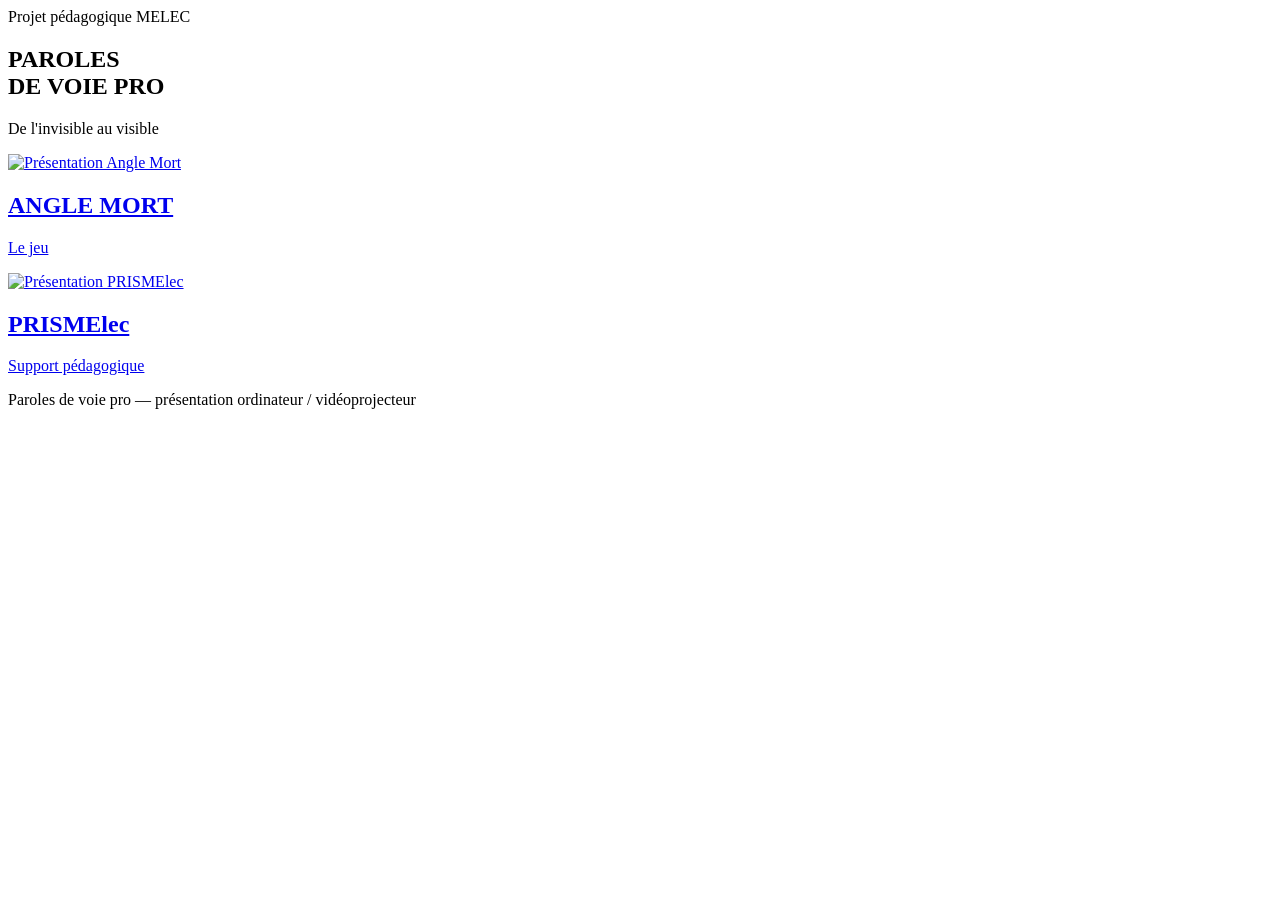
==== index.html @ cc3973dd "Add files via upload" ====
<!doctype html><html lang="fr"><head><meta charset="utf-8"><meta name="viewport" content="width=device-width,initial-scale=1"><title>Paroles de voie pro</title><link rel="stylesheet" href="css/style.css"></head><body><main class="hero wrap"><section class="title"><div class="badge">Projet pédagogique MELEC</div><h1>PAROLES<br>DE VOIE PRO</h1><p>De l'invisible au visible</p></section><section class="cards"><a class="entry" href="angle-mort/"><img src="images/angle-mort-presentation.png" alt="Présentation Angle Mort"><div class="entry-text"><h2>ANGLE MORT</h2><p>Le jeu</p></div></a><a class="entry" href="support/"><img src="images/prismelec-presentation.png" alt="Présentation PRISMElec"><div class="entry-text"><h2>PRISMElec</h2><p>Support pédagogique</p></div></a></section></main><footer class="footer">Paroles de voie pro — présentation ordinateur / vidéoprojecteur</footer></body></html>
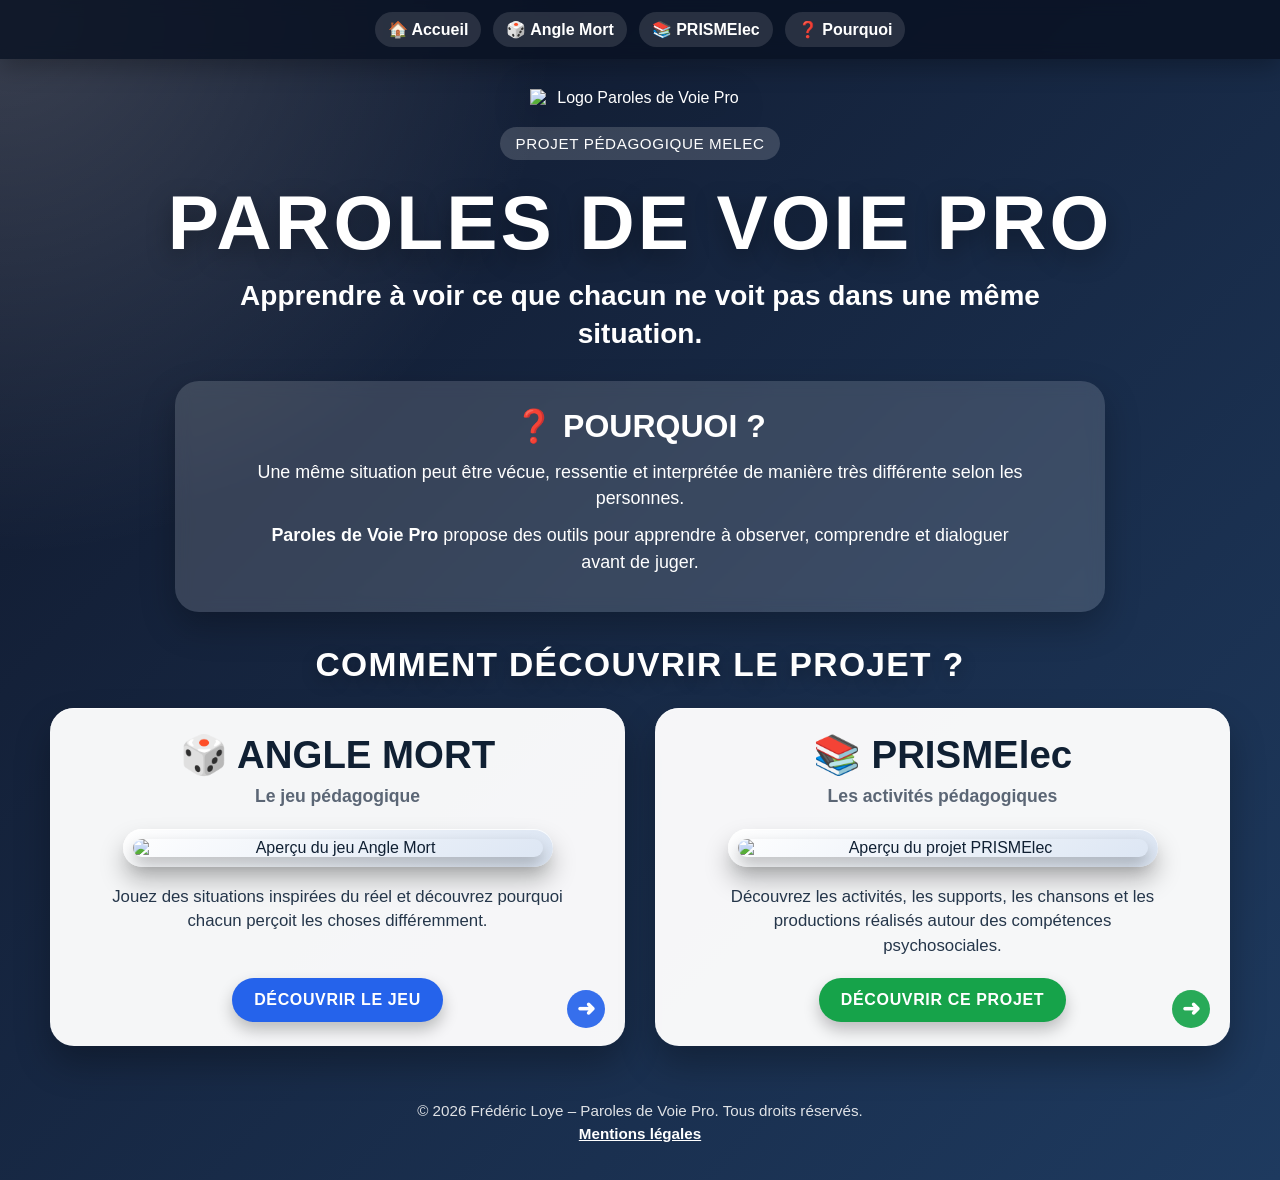
==== commit eb7944ef: "Refactor index.html with new styles and structure Updated HTML structure and added styles for improv" ====
--- a/index.html
+++ b/index.html
@@ -1 +1,457 @@
-<!doctype html><html lang="fr"><head><meta charset="utf-8"><meta name="viewport" content="width=device-width,initial-scale=1"><title>Paroles de voie pro</title><link rel="stylesheet" href="css/style.css"></head><body><main class="hero wrap"><section class="title"><div class="badge">Projet pédagogique MELEC</div><h1>PAROLES<br>DE VOIE PRO</h1><p>De l'invisible au visible</p></section><section class="cards"><a class="entry" href="angle-mort/"><img src="images/angle-mort-presentation.png" alt="Présentation Angle Mort"><div class="entry-text"><h2>ANGLE MORT</h2><p>Le jeu</p></div></a><a class="entry" href="support/"><img src="images/prismelec-presentation.png" alt="Présentation PRISMElec"><div class="entry-text"><h2>PRISMElec</h2><p>Support pédagogique</p></div></a></section></main><footer class="footer">Paroles de voie pro — présentation ordinateur / vidéoprojecteur</footer></body></html>
+<!DOCTYPE html>
+<html lang="fr">
+<head>
+  <meta charset="UTF-8" />
+  <meta name="viewport" content="width=device-width, initial-scale=1.0" />
+  <title>Paroles de Voie Pro</title>
+
+  <style>
+    :root {
+      --bg1: #10172a;
+      --bg2: #1e3a5f;
+      --card: rgba(255, 255, 255, 0.96);
+      --text: #102033;
+      --muted: #5b6675;
+      --blue: #2563eb;
+      --green: #16a34a;
+      --shadow: rgba(0, 0, 0, 0.28);
+    }
+
+    * {
+      box-sizing: border-box;
+    }
+
+    html {
+      scroll-behavior: smooth;
+    }
+
+    body {
+      margin: 0;
+      min-height: 100vh;
+      font-family: Arial, Helvetica, sans-serif;
+      background:
+        radial-gradient(circle at top left, rgba(255,255,255,0.18), transparent 32%),
+        linear-gradient(135deg, var(--bg1), var(--bg2));
+      color: white;
+    }
+
+    .top-nav {
+      position: sticky;
+      top: 0;
+      z-index: 10;
+      display: flex;
+      justify-content: center;
+      gap: 12px;
+      flex-wrap: wrap;
+      padding: 12px;
+      background: rgba(9, 18, 35, 0.82);
+      backdrop-filter: blur(8px);
+      box-shadow: 0 8px 24px rgba(0,0,0,0.28);
+    }
+
+    .top-nav a {
+      color: white;
+      text-decoration: none;
+      font-weight: 700;
+      padding: 8px 13px;
+      border-radius: 999px;
+      background: rgba(255,255,255,0.12);
+      transition: background 0.2s ease, transform 0.2s ease;
+    }
+
+    .top-nav a:hover {
+      background: rgba(255,255,255,0.25);
+      transform: translateY(-2px);
+    }
+
+    .page {
+      width: min(1180px, 94%);
+      margin: 0 auto;
+      padding: 30px 0 28px;
+      text-align: center;
+    }
+
+    .logo {
+      width: min(220px, 55vw);
+      margin: 0 auto 12px;
+      display: block;
+      filter: drop-shadow(0 8px 18px rgba(0,0,0,0.35));
+    }
+
+    .label {
+      display: inline-block;
+      margin: 8px 0 12px;
+      padding: 8px 16px;
+      border-radius: 999px;
+      background: rgba(255, 255, 255, 0.16);
+      font-size: 0.95rem;
+      letter-spacing: 0.04em;
+      text-transform: uppercase;
+    }
+
+    h1 {
+      margin: 6px 0 10px;
+      font-size: clamp(2.2rem, 6vw, 4.8rem);
+      letter-spacing: 0.04em;
+      text-transform: uppercase;
+      text-shadow: 0 8px 24px rgba(0,0,0,0.35);
+    }
+
+    .tagline {
+      max-width: 850px;
+      margin: 0 auto 28px;
+      font-size: clamp(1.2rem, 2.5vw, 1.75rem);
+      line-height: 1.35;
+      font-weight: 600;
+    }
+
+    .why {
+      margin: 28px auto 34px;
+      padding: 26px;
+      max-width: 930px;
+      border-radius: 24px;
+      background: rgba(255,255,255,0.15);
+      box-shadow: 0 14px 34px rgba(0,0,0,0.25);
+      backdrop-filter: blur(8px);
+    }
+
+    .why h2 {
+      margin: 0 0 14px;
+      font-size: 2rem;
+    }
+
+    .why p {
+      margin: 10px auto;
+      max-width: 780px;
+      font-size: 1.12rem;
+      line-height: 1.5;
+    }
+
+    .section-title {
+      margin: 10px 0 24px;
+      font-size: clamp(1.4rem, 3vw, 2.1rem);
+      text-transform: uppercase;
+      letter-spacing: 0.04em;
+      text-shadow: 0 6px 16px rgba(0,0,0,0.28);
+    }
+
+    .cards {
+      display: grid;
+      grid-template-columns: repeat(2, minmax(280px, 1fr));
+      gap: 30px;
+      align-items: stretch;
+      margin-top: 18px;
+    }
+
+    .entry-card {
+      position: relative;
+      display: flex;
+      flex-direction: column;
+      align-items: center;
+      padding: 24px;
+      border-radius: 24px;
+      background: var(--card);
+      color: var(--text);
+      text-decoration: none;
+      box-shadow:
+        0 18px 35px var(--shadow),
+        inset 0 1px 0 rgba(255,255,255,0.8);
+      transform: translateY(0) scale(1);
+      transition: transform 0.25s ease, box-shadow 0.25s ease, outline 0.25s ease;
+      cursor: pointer;
+      overflow: hidden;
+    }
+
+    .entry-card:hover {
+      transform: translateY(-9px) scale(1.03);
+      box-shadow:
+        0 28px 55px rgba(0,0,0,0.38),
+        0 0 0 4px rgba(255,255,255,0.16);
+    }
+
+    .entry-card.blue:hover {
+      outline: 3px solid rgba(37, 99, 235, 0.55);
+    }
+
+    .entry-card.green:hover {
+      outline: 3px solid rgba(22, 163, 74, 0.55);
+    }
+
+    .entry-card::after {
+      content: "➜";
+      position: absolute;
+      right: 20px;
+      bottom: 18px;
+      width: 38px;
+      height: 38px;
+      border-radius: 50%;
+      display: grid;
+      place-items: center;
+      color: white;
+      font-size: 1.35rem;
+      font-weight: bold;
+      opacity: 0.92;
+      transition: transform 0.25s ease;
+    }
+
+    .entry-card.blue::after {
+      background: var(--blue);
+    }
+
+    .entry-card.green::after {
+      background: var(--green);
+    }
+
+    .entry-card:hover::after {
+      transform: translateX(4px);
+    }
+
+    .entry-card h2 {
+      margin: 0;
+      font-size: clamp(1.7rem, 3vw, 2.4rem);
+    }
+
+    .entry-card h3 {
+      margin: 8px 0 16px;
+      color: var(--muted);
+      font-size: 1.1rem;
+      font-weight: 700;
+    }
+
+    .thumb-wrap {
+      width: 100%;
+      max-width: 430px;
+      margin: 6px auto 18px;
+      padding: 10px;
+      border-radius: 20px;
+      background: linear-gradient(145deg, #ffffff, #dbe5f3);
+      box-shadow:
+        0 14px 24px rgba(0,0,0,0.25),
+        inset 0 1px 0 rgba(255,255,255,0.9);
+    }
+
+    .thumb {
+      width: 100%;
+      display: block;
+      border-radius: 15px;
+      box-shadow: 0 8px 16px rgba(0,0,0,0.25);
+    }
+
+    .entry-card p {
+      margin: 0 auto 20px;
+      max-width: 460px;
+      font-size: 1.05rem;
+      line-height: 1.45;
+      color: #25364a;
+    }
+
+    .button {
+      margin-top: auto;
+      padding: 13px 22px;
+      border-radius: 999px;
+      color: white;
+      font-weight: 800;
+      letter-spacing: 0.04em;
+      text-transform: uppercase;
+      box-shadow: 0 8px 16px rgba(0,0,0,0.24);
+    }
+
+    .button.blue {
+      background: var(--blue);
+    }
+
+    .button.green {
+      background: var(--green);
+    }
+
+    footer {
+      margin-top: 36px;
+      padding: 18px 10px 6px;
+      color: rgba(255,255,255,0.86);
+      font-size: 0.95rem;
+      line-height: 1.5;
+    }
+
+    footer a {
+      color: white;
+      text-decoration: underline;
+      cursor: pointer;
+      font-weight: 700;
+    }
+
+    .modal {
+      display: none;
+      position: fixed;
+      z-index: 99;
+      inset: 0;
+      background: rgba(0,0,0,0.62);
+      padding: 20px;
+    }
+
+    .modal:target {
+      display: grid;
+      place-items: center;
+    }
+
+    .modal-box {
+      width: min(760px, 94vw);
+      max-height: 86vh;
+      overflow: auto;
+      background: white;
+      color: #102033;
+      border-radius: 22px;
+      padding: 28px;
+      box-shadow: 0 30px 70px rgba(0,0,0,0.45);
+      text-align: left;
+    }
+
+    .modal-box h2 {
+      margin-top: 0;
+      text-align: center;
+    }
+
+    .modal-box p {
+      line-height: 1.55;
+      font-size: 1.05rem;
+    }
+
+    .close {
+      display: inline-block;
+      margin-top: 12px;
+      padding: 11px 17px;
+      border-radius: 999px;
+      background: #102033;
+      color: white;
+      text-decoration: none;
+      font-weight: 700;
+    }
+
+    @media (max-width: 780px) {
+      .cards {
+        grid-template-columns: 1fr;
+      }
+
+      .entry-card {
+        padding: 20px;
+      }
+
+      .top-nav {
+        gap: 7px;
+      }
+
+      .top-nav a {
+        font-size: 0.9rem;
+        padding: 7px 10px;
+      }
+    }
+  </style>
+</head>
+
+<body id="accueil">
+
+  <nav class="top-nav" aria-label="Navigation principale">
+    <a href="#accueil">🏠 Accueil</a>
+    <a href="angle-mort.html">🎲 Angle Mort</a>
+    <a href="prismelec.html">📚 PRISMElec</a>
+    <a href="#pourquoi">❓ Pourquoi</a>
+  </nav>
+
+  <main class="page">
+
+    <!-- Remplacer le chemin si ton logo est dans un autre dossier -->
+    <img class="logo" src="Paroles-voie-pro.png" alt="Logo Paroles de Voie Pro" />
+
+    <div class="label">Projet pédagogique MELEC</div>
+
+    <h1>Paroles de Voie Pro</h1>
+
+    <p class="tagline">
+      Apprendre à voir ce que chacun ne voit pas dans une même situation.
+    </p>
+
+    <section class="why" id="pourquoi">
+      <h2>❓ POURQUOI ?</h2>
+
+      <p>
+        Une même situation peut être vécue, ressentie et interprétée de manière très différente selon les personnes.
+      </p>
+
+      <p>
+        <strong>Paroles de Voie Pro</strong> propose des outils pour apprendre à observer, comprendre et dialoguer avant de juger.
+      </p>
+    </section>
+
+    <h2 class="section-title">Comment découvrir le projet ?</h2>
+
+    <section class="cards">
+
+      <!-- Modifier href si besoin vers la vraie page Angle Mort -->
+      <a class="entry-card blue" href="angle-mort.html">
+        <h2>🎲 ANGLE MORT</h2>
+        <h3>Le jeu pédagogique</h3>
+
+        <!-- Remplacer le nom de l'image si besoin -->
+        <div class="thumb-wrap">
+          <img class="thumb" src="angle-mort.png" alt="Aperçu du jeu Angle Mort" />
+        </div>
+
+        <p>
+          Jouez des situations inspirées du réel et découvrez pourquoi chacun perçoit les choses différemment.
+        </p>
+
+        <span class="button blue">Découvrir le jeu</span>
+      </a>
+
+      <!-- Modifier href si besoin vers la vraie page PRISMElec -->
+      <a class="entry-card green" href="prismelec.html">
+        <h2>📚 PRISMElec</h2>
+        <h3>Les activités pédagogiques</h3>
+
+        <!-- Remplacer le nom de l'image si besoin -->
+        <div class="thumb-wrap">
+          <img class="thumb" src="prismelec.png" alt="Aperçu du projet PRISMElec" />
+        </div>
+
+        <p>
+          Découvrez les activités, les supports, les chansons et les productions réalisés autour des compétences psychosociales.
+        </p>
+
+        <span class="button green">Découvrir ce projet</span>
+      </a>
+
+    </section>
+
+    <footer>
+      © 2026 Frédéric Loye – Paroles de Voie Pro. Tous droits réservés.
+      <br />
+      <a href="#mentions-legales">Mentions légales</a>
+    </footer>
+
+  </main>
+
+  <section class="modal" id="mentions-legales" aria-label="Mentions légales">
+    <div class="modal-box">
+      <h2>Mentions légales</h2>
+
+      <p>
+        Les contenus pédagogiques, textes, chansons, documents, illustrations et ressources présentés sur ce site sont protégés par le droit d'auteur.
+      </p>
+
+      <p>
+        Toute reproduction, diffusion ou utilisation, totale ou partielle, sous quelque forme que ce soit, sans autorisation préalable de l'auteur, est interdite.
+      </p>
+
+      <p>
+        Les projets PRISMElec, Angle Mort et Paroles de Voie Pro constituent des créations originales de Frédéric Loye.
+      </p>
+
+      <p>
+        Pour toute demande d'utilisation, de diffusion ou de partenariat, merci de prendre contact avec l'auteur.
+      </p>
+
+      <a class="close" href="#accueil">Fermer</a>
+    </div>
+  </section>
+
+</body>
+</html>
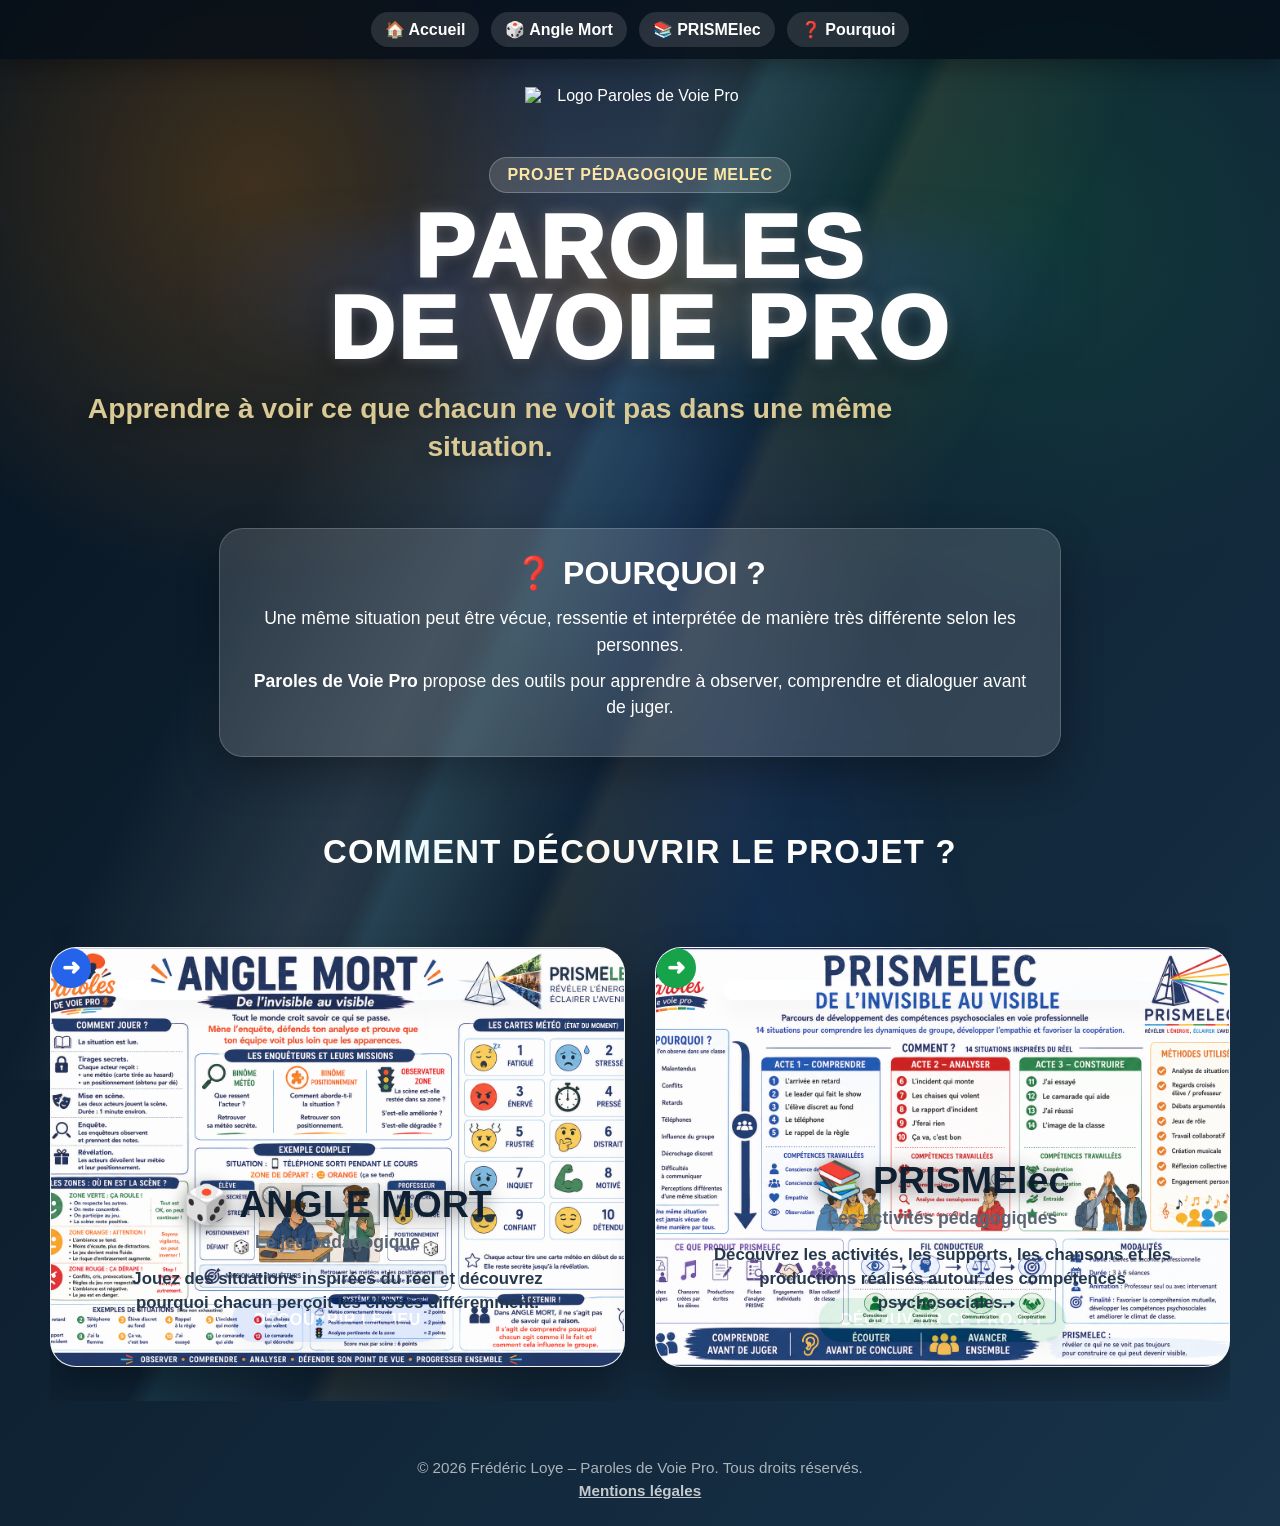
==== commit b40855fd: "Refactor HTML structure and update styles" ====
--- a/index.html
+++ b/index.html
@@ -1,348 +1,378 @@
-<!DOCTYPE html>
+<!doctype html>
 <html lang="fr">
 <head>
-  <meta charset="UTF-8" />
-  <meta name="viewport" content="width=device-width, initial-scale=1.0" />
-  <title>Paroles de Voie Pro</title>
+  <meta charset="utf-8">
+  <meta name="viewport" content="width=device-width,initial-scale=1">
+  <title>Paroles de voie pro</title>
+  <link rel="stylesheet" href="css/style.css">
 
   <style>
-    :root {
-      --bg1: #10172a;
-      --bg2: #1e3a5f;
-      --card: rgba(255, 255, 255, 0.96);
-      --text: #102033;
-      --muted: #5b6675;
-      --blue: #2563eb;
-      --green: #16a34a;
-      --shadow: rgba(0, 0, 0, 0.28);
-    }
-
-    * {
-      box-sizing: border-box;
-    }
-
-    html {
-      scroll-behavior: smooth;
-    }
-
-    body {
-      margin: 0;
-      min-height: 100vh;
-      font-family: Arial, Helvetica, sans-serif;
+    :root{
+      --fond1:#07131f;
+      --fond2:#18334a;
+      --bleu:#2563eb;
+      --vert:#16a34a;
+      --orange:#ff8a00;
+      --texte:#ffffff;
+      --clair:rgba(255,255,255,.92);
+    }
+
+    *{box-sizing:border-box}
+
+    body{
+      margin:0;
+      min-height:100vh;
+      font-family:Arial,Helvetica,sans-serif;
+      color:var(--texte);
       background:
-        radial-gradient(circle at top left, rgba(255,255,255,0.18), transparent 32%),
-        linear-gradient(135deg, var(--bg1), var(--bg2));
-      color: white;
-    }
-
-    .top-nav {
-      position: sticky;
-      top: 0;
-      z-index: 10;
-      display: flex;
-      justify-content: center;
-      gap: 12px;
-      flex-wrap: wrap;
-      padding: 12px;
-      background: rgba(9, 18, 35, 0.82);
-      backdrop-filter: blur(8px);
-      box-shadow: 0 8px 24px rgba(0,0,0,0.28);
-    }
-
-    .top-nav a {
-      color: white;
-      text-decoration: none;
-      font-weight: 700;
-      padding: 8px 13px;
-      border-radius: 999px;
-      background: rgba(255,255,255,0.12);
-      transition: background 0.2s ease, transform 0.2s ease;
-    }
-
-    .top-nav a:hover {
-      background: rgba(255,255,255,0.25);
-      transform: translateY(-2px);
-    }
-
-    .page {
-      width: min(1180px, 94%);
-      margin: 0 auto;
-      padding: 30px 0 28px;
-      text-align: center;
-    }
-
-    .logo {
-      width: min(220px, 55vw);
-      margin: 0 auto 12px;
-      display: block;
-      filter: drop-shadow(0 8px 18px rgba(0,0,0,0.35));
-    }
-
-    .label {
-      display: inline-block;
-      margin: 8px 0 12px;
-      padding: 8px 16px;
-      border-radius: 999px;
-      background: rgba(255, 255, 255, 0.16);
-      font-size: 0.95rem;
-      letter-spacing: 0.04em;
-      text-transform: uppercase;
-    }
-
-    h1 {
-      margin: 6px 0 10px;
-      font-size: clamp(2.2rem, 6vw, 4.8rem);
-      letter-spacing: 0.04em;
-      text-transform: uppercase;
-      text-shadow: 0 8px 24px rgba(0,0,0,0.35);
-    }
-
-    .tagline {
-      max-width: 850px;
-      margin: 0 auto 28px;
-      font-size: clamp(1.2rem, 2.5vw, 1.75rem);
-      line-height: 1.35;
-      font-weight: 600;
-    }
-
-    .why {
-      margin: 28px auto 34px;
-      padding: 26px;
-      max-width: 930px;
-      border-radius: 24px;
-      background: rgba(255,255,255,0.15);
-      box-shadow: 0 14px 34px rgba(0,0,0,0.25);
-      backdrop-filter: blur(8px);
-    }
-
-    .why h2 {
-      margin: 0 0 14px;
-      font-size: 2rem;
-    }
-
-    .why p {
-      margin: 10px auto;
-      max-width: 780px;
-      font-size: 1.12rem;
-      line-height: 1.5;
-    }
-
-    .section-title {
-      margin: 10px 0 24px;
-      font-size: clamp(1.4rem, 3vw, 2.1rem);
-      text-transform: uppercase;
-      letter-spacing: 0.04em;
-      text-shadow: 0 6px 16px rgba(0,0,0,0.28);
-    }
-
-    .cards {
-      display: grid;
-      grid-template-columns: repeat(2, minmax(280px, 1fr));
-      gap: 30px;
-      align-items: stretch;
-      margin-top: 18px;
-    }
-
-    .entry-card {
-      position: relative;
-      display: flex;
-      flex-direction: column;
-      align-items: center;
-      padding: 24px;
-      border-radius: 24px;
-      background: var(--card);
-      color: var(--text);
-      text-decoration: none;
+        radial-gradient(circle at 20% 12%, rgba(255,138,0,.22), transparent 24%),
+        radial-gradient(circle at 80% 14%, rgba(22,163,74,.18), transparent 24%),
+        linear-gradient(130deg,var(--fond1),var(--fond2));
+      overflow-x:hidden;
+    }
+
+    body::before{
+      content:"";
+      position:fixed;
+      inset:-20%;
+      background:
+        linear-gradient(115deg, transparent 35%, rgba(255,255,255,.11) 45%, transparent 55%),
+        linear-gradient(75deg, transparent 40%, rgba(37,99,235,.12) 50%, transparent 60%);
+      animation:lightMove 9s linear infinite;
+      pointer-events:none;
+    }
+
+    @keyframes lightMove{
+      from{transform:translateX(-18%) rotate(0deg)}
+      to{transform:translateX(18%) rotate(0deg)}
+    }
+
+    .top-nav{
+      position:sticky;
+      top:0;
+      z-index:10;
+      display:flex;
+      justify-content:center;
+      gap:12px;
+      flex-wrap:wrap;
+      padding:12px;
+      background:rgba(5,13,24,.78);
+      backdrop-filter:blur(8px);
+      box-shadow:0 8px 24px rgba(0,0,0,.32);
+    }
+
+    .top-nav a{
+      color:white;
+      text-decoration:none;
+      font-weight:700;
+      padding:8px 14px;
+      border-radius:999px;
+      background:rgba(255,255,255,.12);
+      transition:.2s ease;
+    }
+
+    .top-nav a:hover{
+      background:rgba(255,255,255,.25);
+      transform:translateY(-2px);
+    }
+
+    .wrap{
+      width:min(1180px,94%);
+      margin:0 auto;
+    }
+
+    .hero{
+      position:relative;
+      z-index:1;
+      padding:28px 0 34px;
+      text-align:center;
+    }
+
+    .logo-pvp{
+      width:min(230px,58vw);
+      display:block;
+      margin:0 auto 10px;
+      filter:drop-shadow(0 12px 22px rgba(0,0,0,.42));
+      animation:logoIn .8s ease both;
+    }
+
+    @keyframes logoIn{
+      from{opacity:0;transform:translateY(-20px) scale(.92)}
+      to{opacity:1;transform:translateY(0) scale(1)}
+    }
+
+    .badge{
+      display:inline-block;
+      margin:8px 0 14px;
+      padding:8px 17px;
+      border-radius:999px;
+      background:rgba(255,255,255,.15);
+      border:1px solid rgba(255,255,255,.24);
+      font-weight:700;
+      letter-spacing:.04em;
+      text-transform:uppercase;
+    }
+
+    h1{
+      position:relative;
+      margin:8px 0 12px;
+      font-size:clamp(2.5rem,7vw,5.7rem);
+      line-height:.95;
+      letter-spacing:.045em;
+      text-transform:uppercase;
+      text-shadow:
+        0 0 14px rgba(255,255,255,.22),
+        0 12px 28px rgba(0,0,0,.42);
+      animation:titlePop 1s cubic-bezier(.2,1.2,.3,1) both;
+    }
+
+    h1::after{
+      content:"";
+      position:absolute;
+      left:50%;
+      top:50%;
+      width:110%;
+      height:70%;
+      transform:translate(-50%,-50%);
+      background:radial-gradient(circle, rgba(255,138,0,.22), rgba(37,99,235,.16), transparent 68%);
+      filter:blur(24px);
+      z-index:-1;
+      animation:haloPulse 3.2s ease-in-out infinite;
+    }
+
+    @keyframes titlePop{
+      from{opacity:0;transform:translateY(18px) scale(.96);filter:blur(7px)}
+      to{opacity:1;transform:translateY(0) scale(1);filter:blur(0)}
+    }
+
+    @keyframes haloPulse{
+      0%,100%{opacity:.62;transform:translate(-50%,-50%) scale(.95)}
+      50%{opacity:1;transform:translate(-50%,-50%) scale(1.08)}
+    }
+
+    .tagline{
+      max-width:880px;
+      margin:0 auto 26px;
+      font-size:clamp(1.18rem,2.5vw,1.75rem);
+      line-height:1.35;
+      font-weight:700;
+      color:#ffe8a8;
+      text-shadow:0 6px 18px rgba(0,0,0,.35);
+    }
+
+    .why{
+      max-width:930px;
+      margin:28px auto 34px;
+      padding:25px;
+      border-radius:24px;
+      background:rgba(255,255,255,.14);
+      border:1px solid rgba(255,255,255,.18);
+      box-shadow:0 18px 42px rgba(0,0,0,.30);
+      backdrop-filter:blur(8px);
+    }
+
+    .why h2{
+      margin:0 0 13px;
+      font-size:2rem;
+    }
+
+    .why p{
+      max-width:790px;
+      margin:10px auto;
+      font-size:1.1rem;
+      line-height:1.5;
+    }
+
+    .section-title{
+      margin:8px 0 24px;
+      font-size:clamp(1.35rem,3vw,2.05rem);
+      text-transform:uppercase;
+      letter-spacing:.04em;
+    }
+
+    .cards{
+      display:grid;
+      grid-template-columns:repeat(2,minmax(280px,1fr));
+      gap:30px;
+      align-items:stretch;
+      margin-top:18px;
+    }
+
+    .entry{
+      position:relative;
+      display:flex;
+      flex-direction:column;
+      align-items:center;
+      text-decoration:none;
+      color:#102033;
+      padding:24px;
+      border-radius:26px;
+      background:rgba(255,255,255,.95);
       box-shadow:
-        0 18px 35px var(--shadow),
-        inset 0 1px 0 rgba(255,255,255,0.8);
-      transform: translateY(0) scale(1);
-      transition: transform 0.25s ease, box-shadow 0.25s ease, outline 0.25s ease;
-      cursor: pointer;
-      overflow: hidden;
-    }
-
-    .entry-card:hover {
-      transform: translateY(-9px) scale(1.03);
+        0 20px 40px rgba(0,0,0,.34),
+        inset 0 1px 0 rgba(255,255,255,.9);
+      transition:transform .25s ease, box-shadow .25s ease, outline .25s ease;
+      cursor:pointer;
+      overflow:hidden;
+    }
+
+    .entry:hover{
+      transform:translateY(-10px) scale(1.025);
       box-shadow:
-        0 28px 55px rgba(0,0,0,0.38),
-        0 0 0 4px rgba(255,255,255,0.16);
-    }
-
-    .entry-card.blue:hover {
-      outline: 3px solid rgba(37, 99, 235, 0.55);
-    }
-
-    .entry-card.green:hover {
-      outline: 3px solid rgba(22, 163, 74, 0.55);
-    }
-
-    .entry-card::after {
-      content: "➜";
-      position: absolute;
-      right: 20px;
-      bottom: 18px;
-      width: 38px;
-      height: 38px;
-      border-radius: 50%;
-      display: grid;
-      place-items: center;
-      color: white;
-      font-size: 1.35rem;
-      font-weight: bold;
-      opacity: 0.92;
-      transition: transform 0.25s ease;
-    }
-
-    .entry-card.blue::after {
-      background: var(--blue);
-    }
-
-    .entry-card.green::after {
-      background: var(--green);
-    }
-
-    .entry-card:hover::after {
-      transform: translateX(4px);
-    }
-
-    .entry-card h2 {
-      margin: 0;
-      font-size: clamp(1.7rem, 3vw, 2.4rem);
-    }
-
-    .entry-card h3 {
-      margin: 8px 0 16px;
-      color: var(--muted);
-      font-size: 1.1rem;
-      font-weight: 700;
-    }
-
-    .thumb-wrap {
-      width: 100%;
-      max-width: 430px;
-      margin: 6px auto 18px;
-      padding: 10px;
-      border-radius: 20px;
-      background: linear-gradient(145deg, #ffffff, #dbe5f3);
+        0 32px 62px rgba(0,0,0,.44),
+        0 0 0 5px rgba(255,255,255,.15);
+    }
+
+    .entry:first-child:hover{
+      outline:3px solid rgba(37,99,235,.6);
+    }
+
+    .entry:last-child:hover{
+      outline:3px solid rgba(22,163,74,.6);
+    }
+
+    .entry::after{
+      content:"➜";
+      position:absolute;
+      right:20px;
+      bottom:18px;
+      width:40px;
+      height:40px;
+      border-radius:50%;
+      display:grid;
+      place-items:center;
+      color:white;
+      font-size:1.4rem;
+      font-weight:900;
+      transition:.25s ease;
+    }
+
+    .entry:first-child::after{background:var(--bleu)}
+    .entry:last-child::after{background:var(--vert)}
+    .entry:hover::after{transform:translateX(5px)}
+
+    .thumb-box{
+      width:100%;
+      max-width:440px;
+      margin:8px auto 18px;
+      padding:10px;
+      border-radius:20px;
+      background:linear-gradient(145deg,#fff,#dbe5f3);
       box-shadow:
-        0 14px 24px rgba(0,0,0,0.25),
-        inset 0 1px 0 rgba(255,255,255,0.9);
-    }
-
-    .thumb {
-      width: 100%;
-      display: block;
-      border-radius: 15px;
-      box-shadow: 0 8px 16px rgba(0,0,0,0.25);
-    }
-
-    .entry-card p {
-      margin: 0 auto 20px;
-      max-width: 460px;
-      font-size: 1.05rem;
-      line-height: 1.45;
-      color: #25364a;
-    }
-
-    .button {
-      margin-top: auto;
-      padding: 13px 22px;
-      border-radius: 999px;
-      color: white;
-      font-weight: 800;
-      letter-spacing: 0.04em;
-      text-transform: uppercase;
-      box-shadow: 0 8px 16px rgba(0,0,0,0.24);
-    }
-
-    .button.blue {
-      background: var(--blue);
-    }
-
-    .button.green {
-      background: var(--green);
-    }
-
-    footer {
-      margin-top: 36px;
-      padding: 18px 10px 6px;
-      color: rgba(255,255,255,0.86);
-      font-size: 0.95rem;
-      line-height: 1.5;
-    }
-
-    footer a {
-      color: white;
-      text-decoration: underline;
-      cursor: pointer;
-      font-weight: 700;
-    }
-
-    .modal {
-      display: none;
-      position: fixed;
-      z-index: 99;
-      inset: 0;
-      background: rgba(0,0,0,0.62);
-      padding: 20px;
-    }
-
-    .modal:target {
-      display: grid;
-      place-items: center;
-    }
-
-    .modal-box {
-      width: min(760px, 94vw);
-      max-height: 86vh;
-      overflow: auto;
-      background: white;
-      color: #102033;
-      border-radius: 22px;
-      padding: 28px;
-      box-shadow: 0 30px 70px rgba(0,0,0,0.45);
-      text-align: left;
-    }
-
-    .modal-box h2 {
-      margin-top: 0;
-      text-align: center;
-    }
-
-    .modal-box p {
-      line-height: 1.55;
-      font-size: 1.05rem;
-    }
-
-    .close {
-      display: inline-block;
-      margin-top: 12px;
-      padding: 11px 17px;
-      border-radius: 999px;
-      background: #102033;
-      color: white;
-      text-decoration: none;
-      font-weight: 700;
-    }
-
-    @media (max-width: 780px) {
-      .cards {
-        grid-template-columns: 1fr;
-      }
-
-      .entry-card {
-        padding: 20px;
-      }
-
-      .top-nav {
-        gap: 7px;
-      }
-
-      .top-nav a {
-        font-size: 0.9rem;
-        padding: 7px 10px;
-      }
+        0 14px 24px rgba(0,0,0,.25),
+        inset 0 1px 0 rgba(255,255,255,.9);
+    }
+
+    .entry img{
+      width:100%;
+      display:block;
+      border-radius:15px;
+      box-shadow:0 8px 16px rgba(0,0,0,.24);
+    }
+
+    .entry-text h2{
+      margin:0 0 6px;
+      font-size:clamp(1.7rem,3vw,2.35rem);
+    }
+
+    .entry-text .subtitle{
+      margin:0 0 14px;
+      color:#5b6675;
+      font-weight:800;
+      font-size:1.1rem;
+    }
+
+    .entry-text .description{
+      max-width:470px;
+      margin:0 auto 20px;
+      color:#26384c;
+      line-height:1.45;
+      font-size:1.05rem;
+    }
+
+    .button{
+      display:inline-block;
+      margin-top:auto;
+      padding:13px 22px;
+      border-radius:999px;
+      color:white;
+      font-weight:900;
+      letter-spacing:.04em;
+      text-transform:uppercase;
+      box-shadow:0 8px 16px rgba(0,0,0,.24);
+    }
+
+    .blue{background:var(--bleu)}
+    .green{background:var(--vert)}
+
+    .footer{
+      position:relative;
+      z-index:1;
+      margin-top:36px;
+      padding:20px 10px 24px;
+      text-align:center;
+      color:rgba(255,255,255,.86);
+      font-size:.95rem;
+      line-height:1.5;
+    }
+
+    .footer a{
+      color:white;
+      text-decoration:underline;
+      font-weight:700;
+    }
+
+    .modal{
+      display:none;
+      position:fixed;
+      z-index:99;
+      inset:0;
+      padding:20px;
+      background:rgba(0,0,0,.64);
+    }
+
+    .modal:target{
+      display:grid;
+      place-items:center;
+    }
+
+    .modal-box{
+      width:min(760px,94vw);
+      max-height:86vh;
+      overflow:auto;
+      background:white;
+      color:#102033;
+      border-radius:22px;
+      padding:28px;
+      box-shadow:0 30px 70px rgba(0,0,0,.45);
+      text-align:left;
+    }
+
+    .modal-box h2{
+      text-align:center;
+      margin-top:0;
+    }
+
+    .modal-box p{
+      line-height:1.55;
+      font-size:1.05rem;
+    }
+
+    .close{
+      display:inline-block;
+      margin-top:12px;
+      padding:11px 17px;
+      border-radius:999px;
+      background:#102033;
+      color:white;
+      text-decoration:none;
+      font-weight:700;
+    }
+
+    @media(max-width:780px){
+      .cards{grid-template-columns:1fr}
+      .entry{padding:20px}
+      .top-nav a{font-size:.9rem;padding:7px 10px}
     }
   </style>
 </head>
@@ -351,23 +381,24 @@
 
   <nav class="top-nav" aria-label="Navigation principale">
     <a href="#accueil">🏠 Accueil</a>
-    <a href="angle-mort.html">🎲 Angle Mort</a>
-    <a href="prismelec.html">📚 PRISMElec</a>
+    <a href="angle-mort/">🎲 Angle Mort</a>
+    <a href="support/">📚 PRISMElec</a>
     <a href="#pourquoi">❓ Pourquoi</a>
   </nav>
 
-  <main class="page">
-
-    <!-- Remplacer le chemin si ton logo est dans un autre dossier -->
-    <img class="logo" src="Paroles-voie-pro.png" alt="Logo Paroles de Voie Pro" />
-
-    <div class="label">Projet pédagogique MELEC</div>
-
-    <h1>Paroles de Voie Pro</h1>
-
-    <p class="tagline">
-      Apprendre à voir ce que chacun ne voit pas dans une même situation.
-    </p>
+  <main class="hero wrap">
+
+    <img class="logo-pvp" src="images/Paroles-voie-pro.png" alt="Logo Paroles de Voie Pro">
+
+    <section class="title">
+      <div class="badge">Projet pédagogique MELEC</div>
+
+      <h1>PAROLES<br>DE VOIE PRO</h1>
+
+      <p class="tagline">
+        Apprendre à voir ce que chacun ne voit pas dans une même situation.
+      </p>
+    </section>
 
     <section class="why" id="pourquoi">
       <h2>❓ POURQUOI ?</h2>
@@ -384,50 +415,46 @@
     <h2 class="section-title">Comment découvrir le projet ?</h2>
 
     <section class="cards">
-
-      <!-- Modifier href si besoin vers la vraie page Angle Mort -->
-      <a class="entry-card blue" href="angle-mort.html">
-        <h2>🎲 ANGLE MORT</h2>
-        <h3>Le jeu pédagogique</h3>
-
-        <!-- Remplacer le nom de l'image si besoin -->
-        <div class="thumb-wrap">
-          <img class="thumb" src="angle-mort.png" alt="Aperçu du jeu Angle Mort" />
+      <a class="entry" href="angle-mort/">
+        <div class="thumb-box">
+          <img src="images/angle-mort-presentation.png" alt="Présentation Angle Mort">
         </div>
 
-        <p>
-          Jouez des situations inspirées du réel et découvrez pourquoi chacun perçoit les choses différemment.
-        </p>
+        <div class="entry-text">
+          <h2>🎲 ANGLE MORT</h2>
+          <p class="subtitle">Le jeu pédagogique</p>
+          <p class="description">
+            Jouez des situations inspirées du réel et découvrez pourquoi chacun perçoit les choses différemment.
+          </p>
+        </div>
 
         <span class="button blue">Découvrir le jeu</span>
       </a>
 
-      <!-- Modifier href si besoin vers la vraie page PRISMElec -->
-      <a class="entry-card green" href="prismelec.html">
-        <h2>📚 PRISMElec</h2>
-        <h3>Les activités pédagogiques</h3>
-
-        <!-- Remplacer le nom de l'image si besoin -->
-        <div class="thumb-wrap">
-          <img class="thumb" src="prismelec.png" alt="Aperçu du projet PRISMElec" />
+      <a class="entry" href="support/">
+        <div class="thumb-box">
+          <img src="images/prismelec-presentation.png" alt="Présentation PRISMElec">
         </div>
 
-        <p>
-          Découvrez les activités, les supports, les chansons et les productions réalisés autour des compétences psychosociales.
-        </p>
+        <div class="entry-text">
+          <h2>📚 PRISMElec</h2>
+          <p class="subtitle">Les activités pédagogiques</p>
+          <p class="description">
+            Découvrez les activités, les supports, les chansons et les productions réalisés autour des compétences psychosociales.
+          </p>
+        </div>
 
         <span class="button green">Découvrir ce projet</span>
       </a>
-
     </section>
 
-    <footer>
-      © 2026 Frédéric Loye – Paroles de Voie Pro. Tous droits réservés.
-      <br />
-      <a href="#mentions-legales">Mentions légales</a>
-    </footer>
-
   </main>
+
+  <footer class="footer">
+    © 2026 Frédéric Loye – Paroles de Voie Pro. Tous droits réservés.
+    <br>
+    <a href="#mentions-legales">Mentions légales</a>
+  </footer>
 
   <section class="modal" id="mentions-legales" aria-label="Mentions légales">
     <div class="modal-box">
@@ -455,3 +482,4 @@
 
 </body>
 </html>
+
--- a/css/style.css
+++ b/css/style.css
@@ -0,0 +1,26 @@
+:root{
+  --bg:#0f1720; --bg2:#152333; --panel:#f5f2e9; --panel2:#ffffff;
+  --ink:#18212b; --muted:#657081; --gold:#d6b15e; --blue:#66d9ef; --red:#b84242;
+  --shadow:0 22px 60px rgba(0,0,0,.32); --radius:24px;
+}
+*{box-sizing:border-box} html{scroll-behavior:smooth}
+body{margin:0;font-family:system-ui,-apple-system,Segoe UI,Roboto,Arial,sans-serif;background:radial-gradient(circle at 20% 0%,#22394d 0,#0f1720 40%,#0b1118 100%);color:#f6f1e7;min-height:100vh}
+a{color:inherit;text-decoration:none}.wrap{width:min(1320px,94vw);margin:auto}.topbar{display:flex;justify-content:space-between;align-items:center;padding:22px 0}.brand{font-weight:900;letter-spacing:.08em}.home-link{opacity:.85;border:1px solid rgba(255,255,255,.22);padding:10px 14px;border-radius:999px}.hero{min-height:96vh;display:flex;flex-direction:column;justify-content:center;gap:34px;position:relative;overflow:hidden}.hero:before{content:"";position:absolute;inset:-20%;background:linear-gradient(115deg,transparent 0 42%,rgba(102,217,239,.10) 43%,transparent 49%,rgba(214,177,94,.10) 50%,transparent 58%);pointer-events:none}.title{position:relative;text-align:center}.title h1{font-size:clamp(54px,7vw,112px);line-height:.9;margin:0;font-weight:950;letter-spacing:.04em}.title p{font-size:clamp(22px,2.2vw,34px);color:#d9c995;margin:22px 0 0}.cards{position:relative;display:grid;grid-template-columns:1fr 1fr;gap:28px}.entry{min-height:420px;border-radius:32px;overflow:hidden;background:#111;border:1px solid rgba(255,255,255,.16);box-shadow:var(--shadow);position:relative;transition:transform .25s ease, box-shadow .25s ease, border-color .25s ease}.entry:hover{transform:translateY(-6px) scale(1.01);border-color:rgba(214,177,94,.75);box-shadow:0 28px 80px rgba(0,0,0,.45)}.entry img{width:100%;height:100%;object-fit:cover;position:absolute;inset:0;filter:saturate(.95) contrast(1.02);opacity:.86}.entry:after{content:"";position:absolute;inset:0;background:linear-gradient(180deg,rgba(4,8,13,.10),rgba(4,8,13,.78))}.entry-text{position:absolute;left:32px;right:32px;bottom:30px;z-index:2}.entry-text h2{font-size:clamp(42px,4vw,68px);margin:0;text-shadow:0 3px 18px rgba(0,0,0,.5)}.entry-text p{font-size:clamp(22px,2vw,32px);margin:8px 0 0;color:#ffe8a6;font-weight:700}.page{padding-bottom:70px}.page-head{padding:48px 0 30px}.page-head h1{font-size:64px;margin:0}.page-head p{font-size:24px;color:#d9c995;margin:10px 0 0}.navgrid{display:grid;grid-template-columns:repeat(2,1fr);gap:22px;margin:24px 0 42px}.navcard{background:linear-gradient(135deg,rgba(255,255,255,.12),rgba(255,255,255,.05));border:1px solid rgba(255,255,255,.20);border-radius:24px;padding:26px;min-height:145px;box-shadow:var(--shadow);transition:.2s}.navcard:hover{transform:translateY(-4px);border-color:var(--gold)}.navcard h2{margin:0;font-size:34px}.navcard p{font-size:19px;color:#d8dee8}.doc{background:var(--panel);color:var(--ink);border-radius:var(--radius);padding:26px;margin:26px 0;box-shadow:var(--shadow)}.doc h2{font-size:36px;margin:0 0 16px}.doc p{color:#384555;font-size:19px}.doc-img{width:100%;max-height:76vh;object-fit:contain;background:#fff;border-radius:16px;display:block}.actions{display:flex;flex-wrap:wrap;gap:12px;margin-top:18px}.btn{display:inline-flex;align-items:center;justify-content:center;border:0;border-radius:999px;padding:12px 18px;font-weight:800;background:#fff;color:#18212b;border:1px solid rgba(0,0,0,.08);cursor:pointer}.btn.primary{background:linear-gradient(135deg,#f7d57a,#d6b15e);color:#111}.btn.dark{background:#18212b;color:#fff}.btn.warn{background:#fff3cc}.list{display:grid;grid-template-columns:repeat(4,1fr);gap:12px}.list a{background:#fff;color:var(--ink);border-radius:14px;padding:14px 12px;border:1px solid #ddd;font-weight:750;text-align:center}.audio-card{background:var(--panel);color:var(--ink);border-radius:var(--radius);padding:26px;margin:24px 0;box-shadow:var(--shadow);display:grid;grid-template-columns:260px 1fr;gap:24px}.audio-card img{width:100%;border-radius:18px;box-shadow:0 12px 34px rgba(0,0,0,.25)}audio{width:100%;margin:14px 0}.status{font-weight:800;padding:8px 12px;border-radius:999px;background:#eef3f7;display:inline-block}.locked{border:2px dashed #d6b15e;background:#fff7df;color:#21180a}.unlock{display:flex;gap:12px;flex-wrap:wrap;margin-top:14px}.unlock input{font-size:20px;padding:12px 14px;border-radius:999px;border:1px solid #ccc;min-width:260px}.hidden{display:none!important}.text-box{white-space:pre-wrap;background:#fff;color:#18212b;border-radius:18px;padding:24px;font-size:20px;line-height:1.55;max-height:70vh;overflow:auto}.footer{opacity:.75;text-align:center;padding:32px 0}.badge{display:inline-block;background:rgba(214,177,94,.18);border:1px solid rgba(214,177,94,.55);color:#ffe8a6;border-radius:999px;padding:8px 12px;font-weight:800;margin-bottom:12px}
+@media(max-width:900px){.cards,.navgrid{grid-template-columns:1fr}.audio-card{grid-template-columns:1fr}.list{grid-template-columns:repeat(2,1fr)}.page-head h1{font-size:44px}}
+
+/* Navigation améliorée autour des documents et situations */
+.viewer-page{width:min(1500px,96vw)}
+.viewer-head{padding-bottom:18px}
+.viewer-doc{position:relative;padding:18px 24px 26px}
+.viewer-frame{position:relative;background:#fff;border-radius:18px;overflow:hidden;min-height:55vh;display:flex;align-items:center;justify-content:center;border:1px solid rgba(0,0,0,.08)}
+.viewer-img{max-height:78vh;border-radius:0;background:#fff}
+.viewer-nav{display:flex;align-items:center;justify-content:space-between;gap:16px;margin:0 0 18px}.viewer-nav-bottom{margin:18px 0 0}.viewer-center-actions{display:flex;gap:12px;flex-wrap:wrap;justify-content:center}
+.side-nav{position:absolute;top:50%;transform:translateY(-50%);z-index:4;width:64px;height:108px;border:0;border-radius:20px;background:rgba(15,23,32,.72);color:#fff;font-size:70px;line-height:1;cursor:pointer;box-shadow:0 15px 35px rgba(0,0,0,.25);transition:.2s}.side-nav:hover{background:rgba(214,177,94,.95);color:#111}.side-left{left:14px}.side-right{right:14px}
+
+/* Lecteur disque + paroles synchronisées */
+.audio-stage{background:linear-gradient(135deg,#f7f2e5,#fff);color:var(--ink);border-radius:var(--radius);padding:30px;margin:26px 0;box-shadow:var(--shadow);display:grid;grid-template-columns:330px 1fr;gap:34px;align-items:center;overflow:hidden;position:relative}.audio-stage:before{content:"";position:absolute;inset:auto -20% -30% 20%;height:160px;background:linear-gradient(90deg,rgba(214,177,94,.18),rgba(102,217,239,.14),transparent);transform:rotate(-4deg)}
+.turntable{width:310px;height:310px;border-radius:50%;position:relative;display:grid;place-items:center;margin:auto;background:repeating-radial-gradient(circle,#111 0 8px,#1d2530 9px 13px,#0b0d12 14px 18px);box-shadow:0 22px 65px rgba(0,0,0,.38), inset 0 0 0 12px rgba(255,255,255,.08)}
+.vinyl-cover{width:190px;height:190px;object-fit:cover;border-radius:50%;position:relative;z-index:2;box-shadow:0 8px 28px rgba(0,0,0,.35);animation:spinDisc 8s linear infinite;animation-play-state:paused}.audio-stage.playing .vinyl-cover{animation-play-state:running}.vinyl-core{position:absolute;width:44px;height:44px;border-radius:50%;background:radial-gradient(circle,#fff 0 18%,#d6b15e 20% 54%,#111 56%);z-index:3}
+@keyframes spinDisc{to{transform:rotate(360deg)}}
+.karaoke-panel h2{font-size:42px;margin:0 0 8px}.lyrics-now{min-height:150px;background:#101820;color:#fff;border-radius:22px;padding:30px;margin:18px 0;font-size:clamp(28px,2.8vw,48px);font-weight:850;line-height:1.22;display:flex;align-items:center;justify-content:center;text-align:center;box-shadow:inset 0 0 0 1px rgba(255,255,255,.08)}.lyrics-now.waiting{color:#d9c995}.lyrics-now.missing{font-size:24px;color:#ffdf9e}
+@media(max-width:1050px){.audio-stage{grid-template-columns:1fr}.turntable{width:260px;height:260px}.vinyl-cover{width:160px;height:160px}.viewer-nav{flex-direction:column}.side-nav{width:50px;height:86px;font-size:54px}}
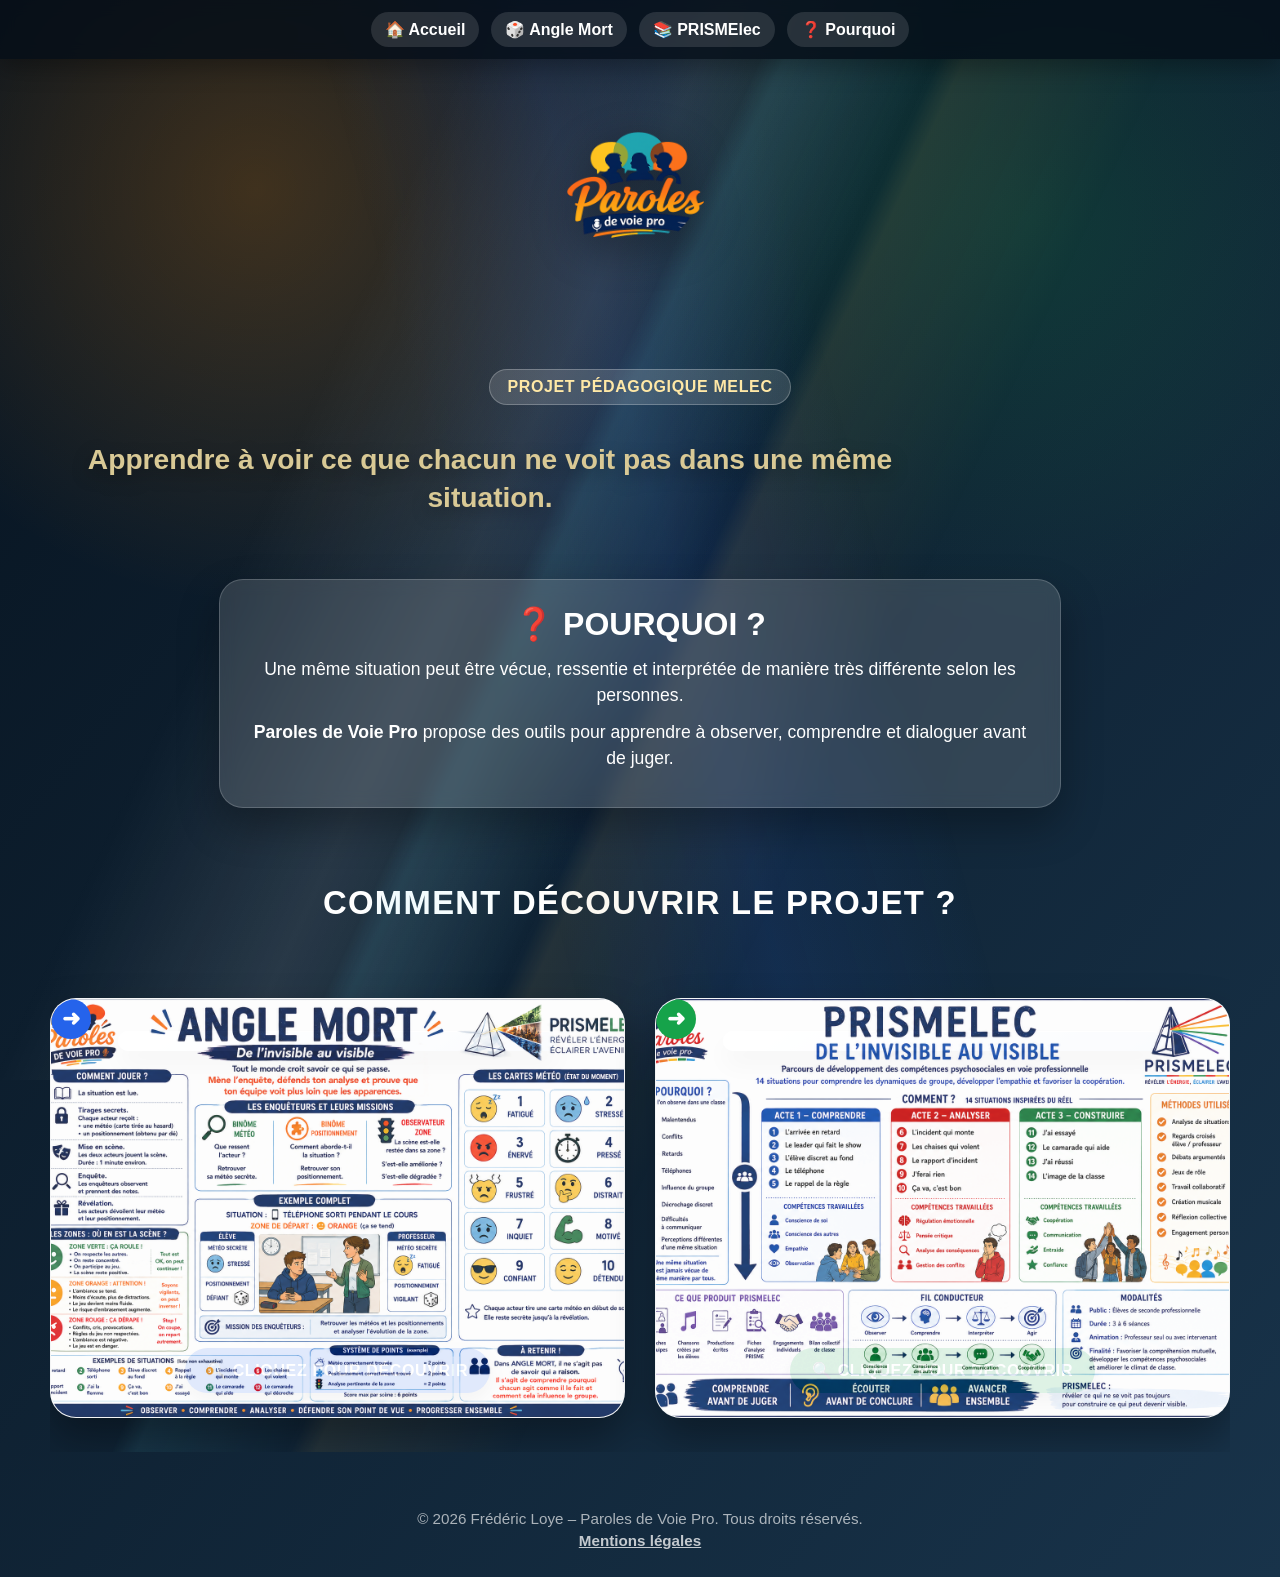
==== commit 783f357e: "Refactor index.html to streamline content Removed redundant tagline paragraph and adjusted structure" ====
--- a/index.html
+++ b/index.html
@@ -391,14 +391,12 @@
     <img class="logo-pvp" src="images/Paroles-voie-pro.png" alt="Logo Paroles de Voie Pro">
 
     <section class="title">
-      <div class="badge">Projet pédagogique MELEC</div>
-
-      <h1>PAROLES<br>DE VOIE PRO</h1>
-
-      <p class="tagline">
-        Apprendre à voir ce que chacun ne voit pas dans une même situation.
-      </p>
-    </section>
+  <div class="badge">Projet pédagogique MELEC</div>
+
+  <p class="tagline">
+    Apprendre à voir ce que chacun ne voit pas dans une même situation.
+  </p>
+</section>
 
     <section class="why" id="pourquoi">
       <h2>❓ POURQUOI ?</h2>
@@ -420,15 +418,11 @@
           <img src="images/angle-mort-presentation.png" alt="Présentation Angle Mort">
         </div>
 
-        <div class="entry-text">
-          <h2>🎲 ANGLE MORT</h2>
-          <p class="subtitle">Le jeu pédagogique</p>
-          <p class="description">
-            Jouez des situations inspirées du réel et découvrez pourquoi chacun perçoit les choses différemment.
-          </p>
-        </div>
-
-        <span class="button blue">Découvrir le jeu</span>
+      <span class="button blue">
+  🔍 Cliquez pour découvrir
+</span>
+
+       
       </a>
 
       <a class="entry" href="support/">
@@ -436,15 +430,9 @@
           <img src="images/prismelec-presentation.png" alt="Présentation PRISMElec">
         </div>
 
-        <div class="entry-text">
-          <h2>📚 PRISMElec</h2>
-          <p class="subtitle">Les activités pédagogiques</p>
-          <p class="description">
-            Découvrez les activités, les supports, les chansons et les productions réalisés autour des compétences psychosociales.
-          </p>
-        </div>
-
-        <span class="button green">Découvrir ce projet</span>
+       <span class="button green">
+  🔍 Cliquez pour découvrir
+</span>
       </a>
     </section>
 
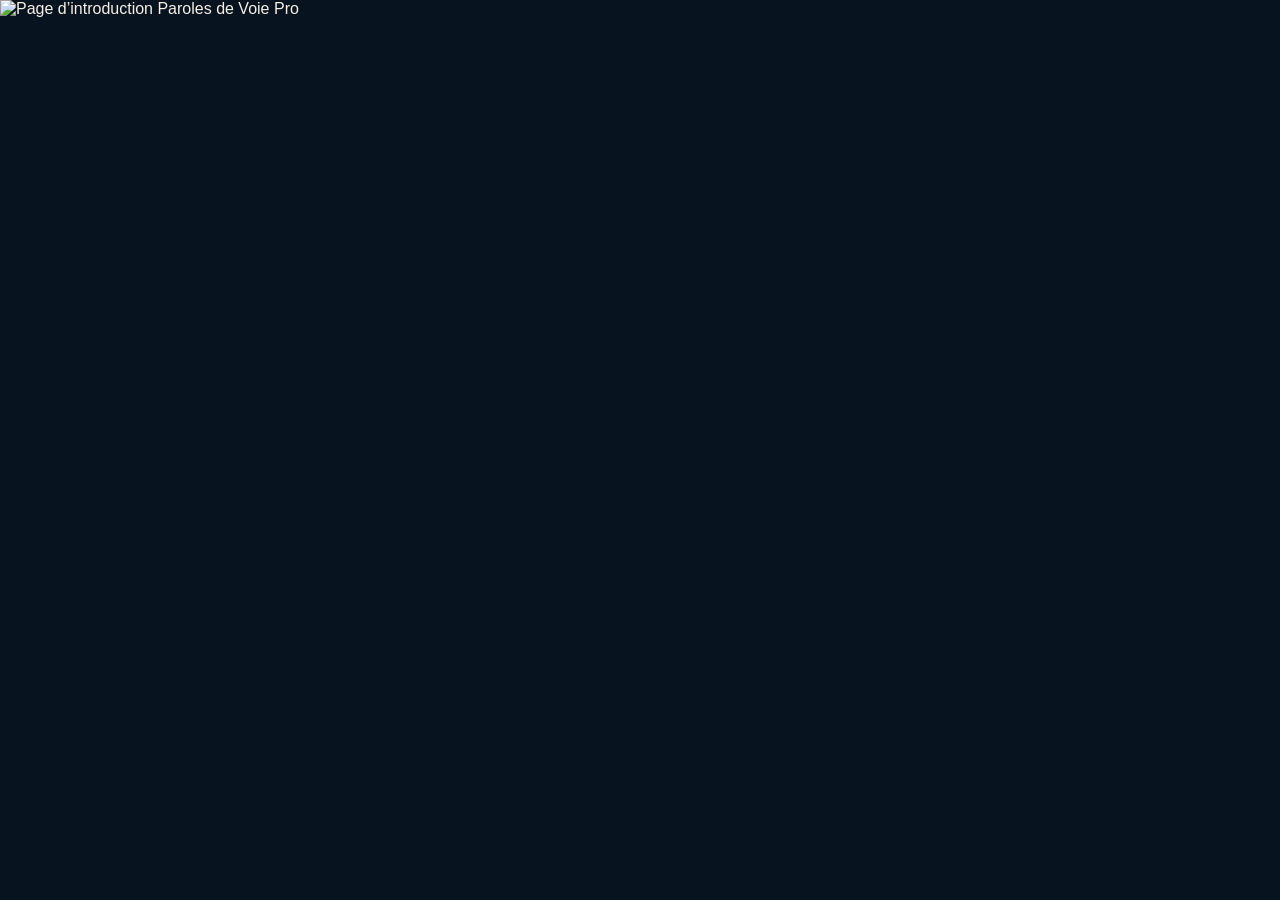
==== commit c66e8c0c: "Refactor index.html layout and styles Updated the title and modified the layout and styles for vario" ====
--- a/index.html
+++ b/index.html
@@ -3,471 +3,65 @@
 <head>
   <meta charset="utf-8">
   <meta name="viewport" content="width=device-width,initial-scale=1">
-  <title>Paroles de voie pro</title>
+  <title>Paroles de Voie Pro</title>
   <link rel="stylesheet" href="css/style.css">
 
   <style>
-    :root{
-      --fond1:#07131f;
-      --fond2:#18334a;
-      --bleu:#2563eb;
-      --vert:#16a34a;
-      --orange:#ff8a00;
-      --texte:#ffffff;
-      --clair:rgba(255,255,255,.92);
-    }
-
     *{box-sizing:border-box}
 
     body{
       margin:0;
       min-height:100vh;
+      background:#07131f;
+      display:flex;
+      align-items:center;
+      justify-content:center;
       font-family:Arial,Helvetica,sans-serif;
-      color:var(--texte);
-      background:
-        radial-gradient(circle at 20% 12%, rgba(255,138,0,.22), transparent 24%),
-        radial-gradient(circle at 80% 14%, rgba(22,163,74,.18), transparent 24%),
-        linear-gradient(130deg,var(--fond1),var(--fond2));
-      overflow-x:hidden;
-    }
-
-    body::before{
-      content:"";
-      position:fixed;
-      inset:-20%;
-      background:
-        linear-gradient(115deg, transparent 35%, rgba(255,255,255,.11) 45%, transparent 55%),
-        linear-gradient(75deg, transparent 40%, rgba(37,99,235,.12) 50%, transparent 60%);
-      animation:lightMove 9s linear infinite;
-      pointer-events:none;
-    }
-
-    @keyframes lightMove{
-      from{transform:translateX(-18%) rotate(0deg)}
-      to{transform:translateX(18%) rotate(0deg)}
-    }
-
-    .top-nav{
-      position:sticky;
-      top:0;
-      z-index:10;
-      display:flex;
-      justify-content:center;
-      gap:12px;
-      flex-wrap:wrap;
-      padding:12px;
-      background:rgba(5,13,24,.78);
-      backdrop-filter:blur(8px);
-      box-shadow:0 8px 24px rgba(0,0,0,.32);
-    }
-
-    .top-nav a{
-      color:white;
-      text-decoration:none;
-      font-weight:700;
-      padding:8px 14px;
-      border-radius:999px;
-      background:rgba(255,255,255,.12);
-      transition:.2s ease;
-    }
-
-    .top-nav a:hover{
-      background:rgba(255,255,255,.25);
-      transform:translateY(-2px);
-    }
-
-    .wrap{
-      width:min(1180px,94%);
-      margin:0 auto;
-    }
-
-    .hero{
-      position:relative;
-      z-index:1;
-      padding:28px 0 34px;
-      text-align:center;
-    }
-
-    .logo-pvp{
-      width:min(230px,58vw);
-      display:block;
-      margin:0 auto 10px;
-      filter:drop-shadow(0 12px 22px rgba(0,0,0,.42));
-      animation:logoIn .8s ease both;
-    }
-
-    @keyframes logoIn{
-      from{opacity:0;transform:translateY(-20px) scale(.92)}
-      to{opacity:1;transform:translateY(0) scale(1)}
-    }
-
-    .badge{
-      display:inline-block;
-      margin:8px 0 14px;
-      padding:8px 17px;
-      border-radius:999px;
-      background:rgba(255,255,255,.15);
-      border:1px solid rgba(255,255,255,.24);
-      font-weight:700;
-      letter-spacing:.04em;
-      text-transform:uppercase;
-    }
-
-    h1{
-      position:relative;
-      margin:8px 0 12px;
-      font-size:clamp(2.5rem,7vw,5.7rem);
-      line-height:.95;
-      letter-spacing:.045em;
-      text-transform:uppercase;
-      text-shadow:
-        0 0 14px rgba(255,255,255,.22),
-        0 12px 28px rgba(0,0,0,.42);
-      animation:titlePop 1s cubic-bezier(.2,1.2,.3,1) both;
-    }
-
-    h1::after{
-      content:"";
-      position:absolute;
-      left:50%;
-      top:50%;
-      width:110%;
-      height:70%;
-      transform:translate(-50%,-50%);
-      background:radial-gradient(circle, rgba(255,138,0,.22), rgba(37,99,235,.16), transparent 68%);
-      filter:blur(24px);
-      z-index:-1;
-      animation:haloPulse 3.2s ease-in-out infinite;
-    }
-
-    @keyframes titlePop{
-      from{opacity:0;transform:translateY(18px) scale(.96);filter:blur(7px)}
-      to{opacity:1;transform:translateY(0) scale(1);filter:blur(0)}
-    }
-
-    @keyframes haloPulse{
-      0%,100%{opacity:.62;transform:translate(-50%,-50%) scale(.95)}
-      50%{opacity:1;transform:translate(-50%,-50%) scale(1.08)}
-    }
-
-    .tagline{
-      max-width:880px;
-      margin:0 auto 26px;
-      font-size:clamp(1.18rem,2.5vw,1.75rem);
-      line-height:1.35;
-      font-weight:700;
-      color:#ffe8a8;
-      text-shadow:0 6px 18px rgba(0,0,0,.35);
-    }
-
-    .why{
-      max-width:930px;
-      margin:28px auto 34px;
-      padding:25px;
-      border-radius:24px;
-      background:rgba(255,255,255,.14);
-      border:1px solid rgba(255,255,255,.18);
-      box-shadow:0 18px 42px rgba(0,0,0,.30);
-      backdrop-filter:blur(8px);
-    }
-
-    .why h2{
-      margin:0 0 13px;
-      font-size:2rem;
-    }
-
-    .why p{
-      max-width:790px;
-      margin:10px auto;
-      font-size:1.1rem;
-      line-height:1.5;
-    }
-
-    .section-title{
-      margin:8px 0 24px;
-      font-size:clamp(1.35rem,3vw,2.05rem);
-      text-transform:uppercase;
-      letter-spacing:.04em;
-    }
-
-    .cards{
-      display:grid;
-      grid-template-columns:repeat(2,minmax(280px,1fr));
-      gap:30px;
-      align-items:stretch;
-      margin-top:18px;
-    }
-
-    .entry{
-      position:relative;
-      display:flex;
-      flex-direction:column;
-      align-items:center;
-      text-decoration:none;
-      color:#102033;
-      padding:24px;
-      border-radius:26px;
-      background:rgba(255,255,255,.95);
-      box-shadow:
-        0 20px 40px rgba(0,0,0,.34),
-        inset 0 1px 0 rgba(255,255,255,.9);
-      transition:transform .25s ease, box-shadow .25s ease, outline .25s ease;
-      cursor:pointer;
       overflow:hidden;
     }
 
-    .entry:hover{
-      transform:translateY(-10px) scale(1.025);
-      box-shadow:
-        0 32px 62px rgba(0,0,0,.44),
-        0 0 0 5px rgba(255,255,255,.15);
+    .intro{
+      position:relative;
+      width:100vw;
+      height:100vh;
+      display:flex;
+      align-items:center;
+      justify-content:center;
     }
 
-    .entry:first-child:hover{
-      outline:3px solid rgba(37,99,235,.6);
+    .intro img{
+      width:100%;
+      height:100%;
+      object-fit:contain;
+      display:block;
     }
 
-    .entry:last-child:hover{
-      outline:3px solid rgba(22,163,74,.6);
+    .enter-link{
+      position:absolute;
+      right:17%;
+      bottom:8%;
+      width:28%;
+      height:9%;
+      display:block;
+      text-indent:-9999px;
+      z-index:10;
+      cursor:pointer;
     }
 
-    .entry::after{
-      content:"➜";
-      position:absolute;
-      right:20px;
-      bottom:18px;
-      width:40px;
-      height:40px;
-      border-radius:50%;
-      display:grid;
-      place-items:center;
-      color:white;
-      font-size:1.4rem;
-      font-weight:900;
-      transition:.25s ease;
-    }
-
-    .entry:first-child::after{background:var(--bleu)}
-    .entry:last-child::after{background:var(--vert)}
-    .entry:hover::after{transform:translateX(5px)}
-
-    .thumb-box{
-      width:100%;
-      max-width:440px;
-      margin:8px auto 18px;
-      padding:10px;
-      border-radius:20px;
-      background:linear-gradient(145deg,#fff,#dbe5f3);
-      box-shadow:
-        0 14px 24px rgba(0,0,0,.25),
-        inset 0 1px 0 rgba(255,255,255,.9);
-    }
-
-    .entry img{
-      width:100%;
-      display:block;
-      border-radius:15px;
-      box-shadow:0 8px 16px rgba(0,0,0,.24);
-    }
-
-    .entry-text h2{
-      margin:0 0 6px;
-      font-size:clamp(1.7rem,3vw,2.35rem);
-    }
-
-    .entry-text .subtitle{
-      margin:0 0 14px;
-      color:#5b6675;
-      font-weight:800;
-      font-size:1.1rem;
-    }
-
-    .entry-text .description{
-      max-width:470px;
-      margin:0 auto 20px;
-      color:#26384c;
-      line-height:1.45;
-      font-size:1.05rem;
-    }
-
-    .button{
-      display:inline-block;
-      margin-top:auto;
-      padding:13px 22px;
-      border-radius:999px;
-      color:white;
-      font-weight:900;
-      letter-spacing:.04em;
-      text-transform:uppercase;
-      box-shadow:0 8px 16px rgba(0,0,0,.24);
-    }
-
-    .blue{background:var(--bleu)}
-    .green{background:var(--vert)}
-
-    .footer{
-      position:relative;
-      z-index:1;
-      margin-top:36px;
-      padding:20px 10px 24px;
-      text-align:center;
-      color:rgba(255,255,255,.86);
-      font-size:.95rem;
-      line-height:1.5;
-    }
-
-    .footer a{
-      color:white;
-      text-decoration:underline;
-      font-weight:700;
-    }
-
-    .modal{
-      display:none;
-      position:fixed;
-      z-index:99;
-      inset:0;
-      padding:20px;
-      background:rgba(0,0,0,.64);
-    }
-
-    .modal:target{
-      display:grid;
-      place-items:center;
-    }
-
-    .modal-box{
-      width:min(760px,94vw);
-      max-height:86vh;
-      overflow:auto;
-      background:white;
-      color:#102033;
-      border-radius:22px;
-      padding:28px;
-      box-shadow:0 30px 70px rgba(0,0,0,.45);
-      text-align:left;
-    }
-
-    .modal-box h2{
-      text-align:center;
-      margin-top:0;
-    }
-
-    .modal-box p{
-      line-height:1.55;
-      font-size:1.05rem;
-    }
-
-    .close{
-      display:inline-block;
-      margin-top:12px;
-      padding:11px 17px;
-      border-radius:999px;
-      background:#102033;
-      color:white;
-      text-decoration:none;
-      font-weight:700;
-    }
-
-    @media(max-width:780px){
-      .cards{grid-template-columns:1fr}
-      .entry{padding:20px}
-      .top-nav a{font-size:.9rem;padding:7px 10px}
+    @media(max-width:900px){
+      .enter-link{
+        right:10%;
+        bottom:7%;
+        width:38%;
+      }
     }
   </style>
 </head>
 
-<body id="accueil">
-
-  <nav class="top-nav" aria-label="Navigation principale">
-    <a href="#accueil">🏠 Accueil</a>
-    <a href="angle-mort/">🎲 Angle Mort</a>
-    <a href="support/">📚 PRISMElec</a>
-    <a href="#pourquoi">❓ Pourquoi</a>
-  </nav>
-
-  <main class="hero wrap">
-
-    <img class="logo-pvp" src="images/Paroles-voie-pro.png" alt="Logo Paroles de Voie Pro">
-
-    <section class="title">
-  <div class="badge">Projet pédagogique MELEC</div>
-
-  <p class="tagline">
-    Apprendre à voir ce que chacun ne voit pas dans une même situation.
-  </p>
-</section>
-
-    <section class="why" id="pourquoi">
-      <h2>❓ POURQUOI ?</h2>
-
-      <p>
-        Une même situation peut être vécue, ressentie et interprétée de manière très différente selon les personnes.
-      </p>
-
-      <p>
-        <strong>Paroles de Voie Pro</strong> propose des outils pour apprendre à observer, comprendre et dialoguer avant de juger.
-      </p>
-    </section>
-
-    <h2 class="section-title">Comment découvrir le projet ?</h2>
-
-    <section class="cards">
-      <a class="entry" href="angle-mort/">
-        <div class="thumb-box">
-          <img src="images/angle-mort-presentation.png" alt="Présentation Angle Mort">
-        </div>
-
-      <span class="button blue">
-  🔍 Cliquez pour découvrir
-</span>
-
-       
-      </a>
-
-      <a class="entry" href="support/">
-        <div class="thumb-box">
-          <img src="images/prismelec-presentation.png" alt="Présentation PRISMElec">
-        </div>
-
-       <span class="button green">
-  🔍 Cliquez pour découvrir
-</span>
-      </a>
-    </section>
-
+<body>
+  <main class="intro">
+    <img src="images/intro-accueil.png" alt="Page d’introduction Paroles de Voie Pro">
+    <a class="enter-link" href="projets.html">Entrer</a>
   </main>
-
-  <footer class="footer">
-    © 2026 Frédéric Loye – Paroles de Voie Pro. Tous droits réservés.
-    <br>
-    <a href="#mentions-legales">Mentions légales</a>
-  </footer>
-
-  <section class="modal" id="mentions-legales" aria-label="Mentions légales">
-    <div class="modal-box">
-      <h2>Mentions légales</h2>
-
-      <p>
-        Les contenus pédagogiques, textes, chansons, documents, illustrations et ressources présentés sur ce site sont protégés par le droit d'auteur.
-      </p>
-
-      <p>
-        Toute reproduction, diffusion ou utilisation, totale ou partielle, sous quelque forme que ce soit, sans autorisation préalable de l'auteur, est interdite.
-      </p>
-
-      <p>
-        Les projets PRISMElec, Angle Mort et Paroles de Voie Pro constituent des créations originales de Frédéric Loye.
-      </p>
-
-      <p>
-        Pour toute demande d'utilisation, de diffusion ou de partenariat, merci de prendre contact avec l'auteur.
-      </p>
-
-      <a class="close" href="#accueil">Fermer</a>
-    </div>
-  </section>
-
 </body>
 </html>
-
--- a/css/style.css
+++ b/css/style.css
@@ -1,26 +1,662 @@
-:root{
-  --bg:#0f1720; --bg2:#152333; --panel:#f5f2e9; --panel2:#ffffff;
-  --ink:#18212b; --muted:#657081; --gold:#d6b15e; --blue:#66d9ef; --red:#b84242;
-  --shadow:0 22px 60px rgba(0,0,0,.32); --radius:24px;
-}
-*{box-sizing:border-box} html{scroll-behavior:smooth}
-body{margin:0;font-family:system-ui,-apple-system,Segoe UI,Roboto,Arial,sans-serif;background:radial-gradient(circle at 20% 0%,#22394d 0,#0f1720 40%,#0b1118 100%);color:#f6f1e7;min-height:100vh}
-a{color:inherit;text-decoration:none}.wrap{width:min(1320px,94vw);margin:auto}.topbar{display:flex;justify-content:space-between;align-items:center;padding:22px 0}.brand{font-weight:900;letter-spacing:.08em}.home-link{opacity:.85;border:1px solid rgba(255,255,255,.22);padding:10px 14px;border-radius:999px}.hero{min-height:96vh;display:flex;flex-direction:column;justify-content:center;gap:34px;position:relative;overflow:hidden}.hero:before{content:"";position:absolute;inset:-20%;background:linear-gradient(115deg,transparent 0 42%,rgba(102,217,239,.10) 43%,transparent 49%,rgba(214,177,94,.10) 50%,transparent 58%);pointer-events:none}.title{position:relative;text-align:center}.title h1{font-size:clamp(54px,7vw,112px);line-height:.9;margin:0;font-weight:950;letter-spacing:.04em}.title p{font-size:clamp(22px,2.2vw,34px);color:#d9c995;margin:22px 0 0}.cards{position:relative;display:grid;grid-template-columns:1fr 1fr;gap:28px}.entry{min-height:420px;border-radius:32px;overflow:hidden;background:#111;border:1px solid rgba(255,255,255,.16);box-shadow:var(--shadow);position:relative;transition:transform .25s ease, box-shadow .25s ease, border-color .25s ease}.entry:hover{transform:translateY(-6px) scale(1.01);border-color:rgba(214,177,94,.75);box-shadow:0 28px 80px rgba(0,0,0,.45)}.entry img{width:100%;height:100%;object-fit:cover;position:absolute;inset:0;filter:saturate(.95) contrast(1.02);opacity:.86}.entry:after{content:"";position:absolute;inset:0;background:linear-gradient(180deg,rgba(4,8,13,.10),rgba(4,8,13,.78))}.entry-text{position:absolute;left:32px;right:32px;bottom:30px;z-index:2}.entry-text h2{font-size:clamp(42px,4vw,68px);margin:0;text-shadow:0 3px 18px rgba(0,0,0,.5)}.entry-text p{font-size:clamp(22px,2vw,32px);margin:8px 0 0;color:#ffe8a6;font-weight:700}.page{padding-bottom:70px}.page-head{padding:48px 0 30px}.page-head h1{font-size:64px;margin:0}.page-head p{font-size:24px;color:#d9c995;margin:10px 0 0}.navgrid{display:grid;grid-template-columns:repeat(2,1fr);gap:22px;margin:24px 0 42px}.navcard{background:linear-gradient(135deg,rgba(255,255,255,.12),rgba(255,255,255,.05));border:1px solid rgba(255,255,255,.20);border-radius:24px;padding:26px;min-height:145px;box-shadow:var(--shadow);transition:.2s}.navcard:hover{transform:translateY(-4px);border-color:var(--gold)}.navcard h2{margin:0;font-size:34px}.navcard p{font-size:19px;color:#d8dee8}.doc{background:var(--panel);color:var(--ink);border-radius:var(--radius);padding:26px;margin:26px 0;box-shadow:var(--shadow)}.doc h2{font-size:36px;margin:0 0 16px}.doc p{color:#384555;font-size:19px}.doc-img{width:100%;max-height:76vh;object-fit:contain;background:#fff;border-radius:16px;display:block}.actions{display:flex;flex-wrap:wrap;gap:12px;margin-top:18px}.btn{display:inline-flex;align-items:center;justify-content:center;border:0;border-radius:999px;padding:12px 18px;font-weight:800;background:#fff;color:#18212b;border:1px solid rgba(0,0,0,.08);cursor:pointer}.btn.primary{background:linear-gradient(135deg,#f7d57a,#d6b15e);color:#111}.btn.dark{background:#18212b;color:#fff}.btn.warn{background:#fff3cc}.list{display:grid;grid-template-columns:repeat(4,1fr);gap:12px}.list a{background:#fff;color:var(--ink);border-radius:14px;padding:14px 12px;border:1px solid #ddd;font-weight:750;text-align:center}.audio-card{background:var(--panel);color:var(--ink);border-radius:var(--radius);padding:26px;margin:24px 0;box-shadow:var(--shadow);display:grid;grid-template-columns:260px 1fr;gap:24px}.audio-card img{width:100%;border-radius:18px;box-shadow:0 12px 34px rgba(0,0,0,.25)}audio{width:100%;margin:14px 0}.status{font-weight:800;padding:8px 12px;border-radius:999px;background:#eef3f7;display:inline-block}.locked{border:2px dashed #d6b15e;background:#fff7df;color:#21180a}.unlock{display:flex;gap:12px;flex-wrap:wrap;margin-top:14px}.unlock input{font-size:20px;padding:12px 14px;border-radius:999px;border:1px solid #ccc;min-width:260px}.hidden{display:none!important}.text-box{white-space:pre-wrap;background:#fff;color:#18212b;border-radius:18px;padding:24px;font-size:20px;line-height:1.55;max-height:70vh;overflow:auto}.footer{opacity:.75;text-align:center;padding:32px 0}.badge{display:inline-block;background:rgba(214,177,94,.18);border:1px solid rgba(214,177,94,.55);color:#ffe8a6;border-radius:999px;padding:8px 12px;font-weight:800;margin-bottom:12px}
-@media(max-width:900px){.cards,.navgrid{grid-template-columns:1fr}.audio-card{grid-template-columns:1fr}.list{grid-template-columns:repeat(2,1fr)}.page-head h1{font-size:44px}}
-
-/* Navigation améliorée autour des documents et situations */
-.viewer-page{width:min(1500px,96vw)}
-.viewer-head{padding-bottom:18px}
-.viewer-doc{position:relative;padding:18px 24px 26px}
-.viewer-frame{position:relative;background:#fff;border-radius:18px;overflow:hidden;min-height:55vh;display:flex;align-items:center;justify-content:center;border:1px solid rgba(0,0,0,.08)}
-.viewer-img{max-height:78vh;border-radius:0;background:#fff}
-.viewer-nav{display:flex;align-items:center;justify-content:space-between;gap:16px;margin:0 0 18px}.viewer-nav-bottom{margin:18px 0 0}.viewer-center-actions{display:flex;gap:12px;flex-wrap:wrap;justify-content:center}
-.side-nav{position:absolute;top:50%;transform:translateY(-50%);z-index:4;width:64px;height:108px;border:0;border-radius:20px;background:rgba(15,23,32,.72);color:#fff;font-size:70px;line-height:1;cursor:pointer;box-shadow:0 15px 35px rgba(0,0,0,.25);transition:.2s}.side-nav:hover{background:rgba(214,177,94,.95);color:#111}.side-left{left:14px}.side-right{right:14px}
-
-/* Lecteur disque + paroles synchronisées */
-.audio-stage{background:linear-gradient(135deg,#f7f2e5,#fff);color:var(--ink);border-radius:var(--radius);padding:30px;margin:26px 0;box-shadow:var(--shadow);display:grid;grid-template-columns:330px 1fr;gap:34px;align-items:center;overflow:hidden;position:relative}.audio-stage:before{content:"";position:absolute;inset:auto -20% -30% 20%;height:160px;background:linear-gradient(90deg,rgba(214,177,94,.18),rgba(102,217,239,.14),transparent);transform:rotate(-4deg)}
-.turntable{width:310px;height:310px;border-radius:50%;position:relative;display:grid;place-items:center;margin:auto;background:repeating-radial-gradient(circle,#111 0 8px,#1d2530 9px 13px,#0b0d12 14px 18px);box-shadow:0 22px 65px rgba(0,0,0,.38), inset 0 0 0 12px rgba(255,255,255,.08)}
-.vinyl-cover{width:190px;height:190px;object-fit:cover;border-radius:50%;position:relative;z-index:2;box-shadow:0 8px 28px rgba(0,0,0,.35);animation:spinDisc 8s linear infinite;animation-play-state:paused}.audio-stage.playing .vinyl-cover{animation-play-state:running}.vinyl-core{position:absolute;width:44px;height:44px;border-radius:50%;background:radial-gradient(circle,#fff 0 18%,#d6b15e 20% 54%,#111 56%);z-index:3}
-@keyframes spinDisc{to{transform:rotate(360deg)}}
-.karaoke-panel h2{font-size:42px;margin:0 0 8px}.lyrics-now{min-height:150px;background:#101820;color:#fff;border-radius:22px;padding:30px;margin:18px 0;font-size:clamp(28px,2.8vw,48px);font-weight:850;line-height:1.22;display:flex;align-items:center;justify-content:center;text-align:center;box-shadow:inset 0 0 0 1px rgba(255,255,255,.08)}.lyrics-now.waiting{color:#d9c995}.lyrics-now.missing{font-size:24px;color:#ffdf9e}
-@media(max-width:1050px){.audio-stage{grid-template-columns:1fr}.turntable{width:260px;height:260px}.vinyl-cover{width:160px;height:160px}.viewer-nav{flex-direction:column}.side-nav{width:50px;height:86px;font-size:54px}}
+:root {
+  --bg: #0f1720;
+  --bg2: #152333;
+  --panel: #f5f2e9;
+  --panel2: #ffffff;
+  --ink: #18212b;
+  --muted: #657081;
+  --gold: #d6b15e;
+  --blue: #66d9ef;
+  --red: #b84242;
+  --shadow: 0 22px 60px rgba(0,0,0,.32);
+  --radius: 24px;
+}
+
+* {
+  box-sizing: border-box;
+}
+
+html {
+  scroll-behavior: smooth;
+}
+
+body {
+  margin: 0;
+  font-family: system-ui, -apple-system, Segoe UI, Roboto, Arial, sans-serif;
+  background: radial-gradient(circle at 20% 0%, #22394d 0, #0f1720 40%, #0b1118 100%);
+  color: #f6f1e7;
+  min-height: 100vh;
+}
+
+a {
+  color: inherit;
+  text-decoration: none;
+}
+
+.wrap {
+  width: min(1320px, 94vw);
+  margin: auto;
+}
+
+.topbar {
+  display: flex;
+  justify-content: space-between;
+  align-items: center;
+  padding: 22px 0;
+}
+
+.brand {
+  font-weight: 900;
+  letter-spacing: .08em;
+}
+
+.home-link {
+  opacity: .85;
+  border: 1px solid rgba(255,255,255,.22);
+  padding: 10px 14px;
+  border-radius: 999px;
+}
+
+/* ACCUEIL */
+
+.hero {
+  min-height: calc(100vh - 52px);
+  display: flex;
+  flex-direction: column;
+  justify-content: center;
+  gap: 14px;
+  position: relative;
+  overflow: hidden;
+  padding: 8px 0;
+}
+
+.hero:before {
+  content: "";
+  position: absolute;
+  inset: -20%;
+  background: linear-gradient(
+    115deg,
+    transparent 0 42%,
+    rgba(102,217,239,.10) 43%,
+    transparent 49%,
+    rgba(214,177,94,.10) 50%,
+    transparent 58%
+  );
+  pointer-events: none;
+}
+
+.title {
+  position: relative;
+  text-align: center;
+}
+
+.title h1 {
+  display: none;
+}
+
+.title p {
+  font-size: clamp(20px, 2vw, 30px);
+  color: #d9c995;
+  margin: 6px 0 0;
+  font-weight: 800;
+}
+
+.logo-pvp {
+  width: min(620px, 68vw) !important;
+  max-height: 190px;
+  object-fit: contain;
+  margin: 0 auto 8px !important;
+}
+
+.badge {
+  display: inline-block;
+  background: rgba(214,177,94,.18);
+  border: 1px solid rgba(214,177,94,.55);
+  color: #ffe8a6;
+  border-radius: 999px;
+  padding: 7px 13px;
+  font-weight: 800;
+  margin-bottom: 6px;
+}
+
+.why {
+  width: 100% !important;
+  max-width: none !important;
+  margin-left: 0 !important;
+  margin-right: 0 !important;
+}
+
+.why h2 {
+  margin: 0 0 6px;
+  font-size: clamp(24px, 2.2vw, 34px);
+}
+
+.why p {
+  margin: 4px auto;
+  max-width: 1100px;
+  font-size: clamp(16px, 1.35vw, 21px);
+  line-height: 1.32;
+}
+
+.cards {
+  width: 100%;
+}
+
+.entry {
+  min-height: 330px;
+  border-radius: 32px;
+  overflow: hidden;
+  background: #111;
+  border: 1px solid rgba(255,255,255,.16);
+  box-shadow: var(--shadow);
+  position: relative;
+  transition: transform .25s ease, box-shadow .25s ease, border-color .25s ease;
+}
+
+.entry:hover {
+  transform: translateY(-6px) scale(1.01);
+  border-color: rgba(214,177,94,.75);
+  box-shadow: 0 28px 80px rgba(0,0,0,.45);
+}
+
+.entry img {
+  width: 100%;
+  height: 100%;
+  object-fit: cover;
+  position: absolute;
+  inset: 0;
+  filter: saturate(.9) contrast(1.02) blur(1px);
+  opacity: .78;
+}
+
+.entry:after {
+  content: "";
+  position: absolute;
+  inset: 0;
+  background: linear-gradient(180deg, rgba(4,8,13,.10), rgba(4,8,13,.62));
+}
+
+.entry-text {
+  position: absolute;
+  inset: 0;
+  z-index: 2;
+  display: flex;
+  align-items: center;
+  justify-content: center;
+  text-align: center;
+  padding: 24px;
+}
+
+.entry-text h2,
+.entry-text .subtitle,
+.entry-text .description {
+  display: none;
+}
+
+.entry-text p {
+  font-size: clamp(24px, 2.6vw, 42px);
+  margin: 0;
+  color: #fff;
+  font-weight: 950;
+  text-transform: uppercase;
+  letter-spacing: .04em;
+  background: rgba(0,0,0,.42);
+  border: 1px solid rgba(255,255,255,.35);
+  padding: 14px 24px;
+  border-radius: 999px;
+  text-shadow: 0 4px 14px rgba(0,0,0,.65);
+  box-shadow: 0 14px 34px rgba(0,0,0,.35);
+}
+
+.button {
+  display: none;
+}
+
+/* PAGES INTERNES */
+
+.page {
+  padding-bottom: 70px;
+}
+
+.page-head {
+  padding: 48px 0 30px;
+}
+
+.page-head h1 {
+  font-size: 64px;
+  margin: 0;
+}
+
+.page-head p {
+  font-size: 24px;
+  color: #d9c995;
+  margin: 10px 0 0;
+}
+
+.navgrid {
+  display: grid;
+  grid-template-columns: repeat(2,1fr);
+  gap: 22px;
+  margin: 24px 0 42px;
+}
+
+.navcard {
+  background: linear-gradient(135deg, rgba(255,255,255,.12), rgba(255,255,255,.05));
+  border: 1px solid rgba(255,255,255,.20);
+  border-radius: 24px;
+  padding: 26px;
+  min-height: 145px;
+  box-shadow: var(--shadow);
+  transition: .2s;
+}
+
+.navcard:hover {
+  transform: translateY(-4px);
+  border-color: var(--gold);
+}
+
+.navcard h2 {
+  margin: 0;
+  font-size: 34px;
+}
+
+.navcard p {
+  font-size: 19px;
+  color: #d8dee8;
+}
+
+.doc {
+  background: var(--panel);
+  color: var(--ink);
+  border-radius: var(--radius);
+  padding: 26px;
+  margin: 26px 0;
+  box-shadow: var(--shadow);
+}
+
+.doc h2 {
+  font-size: 36px;
+  margin: 0 0 16px;
+}
+
+.doc p {
+  color: #384555;
+  font-size: 19px;
+}
+
+.doc-img {
+  width: 100%;
+  max-height: 76vh;
+  object-fit: contain;
+  background: #fff;
+  border-radius: 16px;
+  display: block;
+}
+
+.actions {
+  display: flex;
+  flex-wrap: wrap;
+  gap: 12px;
+  margin-top: 18px;
+}
+
+.btn {
+  display: inline-flex;
+  align-items: center;
+  justify-content: center;
+  border: 0;
+  border-radius: 999px;
+  padding: 12px 18px;
+  font-weight: 800;
+  background: #fff;
+  color: #18212b;
+  border: 1px solid rgba(0,0,0,.08);
+  cursor: pointer;
+}
+
+.btn.primary {
+  background: linear-gradient(135deg, #f7d57a, #d6b15e);
+  color: #111;
+}
+
+.btn.dark {
+  background: #18212b;
+  color: #fff;
+}
+
+.btn.warn {
+  background: #fff3cc;
+}
+
+.list {
+  display: grid;
+  grid-template-columns: repeat(4,1fr);
+  gap: 12px;
+}
+
+.list a {
+  background: #fff;
+  color: var(--ink);
+  border-radius: 14px;
+  padding: 14px 12px;
+  border: 1px solid #ddd;
+  font-weight: 750;
+  text-align: center;
+}
+
+.audio-card {
+  background: var(--panel);
+  color: var(--ink);
+  border-radius: var(--radius);
+  padding: 26px;
+  margin: 24px 0;
+  box-shadow: var(--shadow);
+  display: grid;
+  grid-template-columns: 260px 1fr;
+  gap: 24px;
+}
+
+.audio-card img {
+  width: 100%;
+  border-radius: 18px;
+  box-shadow: 0 12px 34px rgba(0,0,0,.25);
+}
+
+audio {
+  width: 100%;
+  margin: 14px 0;
+}
+
+.status {
+  font-weight: 800;
+  padding: 8px 12px;
+  border-radius: 999px;
+  background: #eef3f7;
+  display: inline-block;
+}
+
+.locked {
+  border: 2px dashed #d6b15e;
+  background: #fff7df;
+  color: #21180a;
+}
+
+.unlock {
+  display: flex;
+  gap: 12px;
+  flex-wrap: wrap;
+  margin-top: 14px;
+}
+
+.unlock input {
+  font-size: 20px;
+  padding: 12px 14px;
+  border-radius: 999px;
+  border: 1px solid #ccc;
+  min-width: 260px;
+}
+
+.hidden {
+  display: none!important;
+}
+
+.text-box {
+  white-space: pre-wrap;
+  background: #fff;
+  color: #18212b;
+  border-radius: 18px;
+  padding: 24px;
+  font-size: 20px;
+  line-height: 1.55;
+  max-height: 70vh;
+  overflow: auto;
+}
+
+.footer {
+  opacity: .75;
+  text-align: center;
+  padding: 10px 0;
+  font-size: 14px;
+}
+
+/* NAVIGATION DOCUMENTS */
+
+.viewer-page {
+  width: min(1500px,96vw);
+}
+
+.viewer-head {
+  padding-bottom: 18px;
+}
+
+.viewer-doc {
+  position: relative;
+  padding: 18px 24px 26px;
+}
+
+.viewer-frame {
+  position: relative;
+  background: #fff;
+  border-radius: 18px;
+  overflow: hidden;
+  min-height: 55vh;
+  display: flex;
+  align-items: center;
+  justify-content: center;
+  border: 1px solid rgba(0,0,0,.08);
+}
+
+.viewer-img {
+  max-height: 78vh;
+  border-radius: 0;
+  background: #fff;
+}
+
+.viewer-nav {
+  display: flex;
+  align-items: center;
+  justify-content: space-between;
+  gap: 16px;
+  margin: 0 0 18px;
+}
+
+.viewer-nav-bottom {
+  margin: 18px 0 0;
+}
+
+.viewer-center-actions {
+  display: flex;
+  gap: 12px;
+  flex-wrap: wrap;
+  justify-content: center;
+}
+
+.side-nav {
+  position: absolute;
+  top: 50%;
+  transform: translateY(-50%);
+  z-index: 4;
+  width: 64px;
+  height: 108px;
+  border: 0;
+  border-radius: 20px;
+  background: rgba(15,23,32,.72);
+  color: #fff;
+  font-size: 70px;
+  line-height: 1;
+  cursor: pointer;
+  box-shadow: 0 15px 35px rgba(0,0,0,.25);
+  transition: .2s;
+}
+
+.side-nav:hover {
+  background: rgba(214,177,94,.95);
+  color: #111;
+}
+
+.side-left {
+  left: 14px;
+}
+
+.side-right {
+  right: 14px;
+}
+
+/* LECTEUR AUDIO */
+
+.audio-stage {
+  background: linear-gradient(135deg,#f7f2e5,#fff);
+  color: var(--ink);
+  border-radius: var(--radius);
+  padding: 30px;
+  margin: 26px 0;
+  box-shadow: var(--shadow);
+  display: grid;
+  grid-template-columns: 330px 1fr;
+  gap: 34px;
+  align-items: center;
+  overflow: hidden;
+  position: relative;
+}
+
+.audio-stage:before {
+  content: "";
+  position: absolute;
+  inset: auto -20% -30% 20%;
+  height: 160px;
+  background: linear-gradient(90deg, rgba(214,177,94,.18), rgba(102,217,239,.14), transparent);
+  transform: rotate(-4deg);
+}
+
+.turntable {
+  width: 310px;
+  height: 310px;
+  border-radius: 50%;
+  position: relative;
+  display: grid;
+  place-items: center;
+  margin: auto;
+  background: repeating-radial-gradient(circle, #111 0 8px, #1d2530 9px 13px, #0b0d12 14px 18px);
+  box-shadow: 0 22px 65px rgba(0,0,0,.38), inset 0 0 0 12px rgba(255,255,255,.08);
+}
+
+.vinyl-cover {
+  width: 190px;
+  height: 190px;
+  object-fit: cover;
+  border-radius: 50%;
+  position: relative;
+  z-index: 2;
+  box-shadow: 0 8px 28px rgba(0,0,0,.35);
+  animation: spinDisc 8s linear infinite;
+  animation-play-state: paused;
+}
+
+.audio-stage.playing .vinyl-cover {
+  animation-play-state: running;
+}
+
+.vinyl-core {
+  position: absolute;
+  width: 44px;
+  height: 44px;
+  border-radius: 50%;
+  background: radial-gradient(circle, #fff 0 18%, #d6b15e 20% 54%, #111 56%);
+  z-index: 3;
+}
+
+@keyframes spinDisc {
+  to {
+    transform: rotate(360deg);
+  }
+}
+
+.karaoke-panel h2 {
+  font-size: 42px;
+  margin: 0 0 8px;
+}
+
+.lyrics-now {
+  min-height: 150px;
+  background: #101820;
+  color: #fff;
+  border-radius: 22px;
+  padding: 30px;
+  margin: 18px 0;
+  font-size: clamp(28px,2.8vw,48px);
+  font-weight: 850;
+  line-height: 1.22;
+  display: flex;
+  align-items: center;
+  justify-content: center;
+  text-align: center;
+  box-shadow: inset 0 0 0 1px rgba(255,255,255,.08);
+}
+
+.lyrics-now.waiting {
+  color: #d9c995;
+}
+
+.lyrics-now.missing {
+  font-size: 24px;
+  color: #ffdf9e;
+}
+
+/* RESPONSIVE */
+
+@media(max-width: 1050px) {
+  .audio-stage {
+    grid-template-columns: 1fr;
+  }
+
+  .turntable {
+    width: 260px;
+    height: 260px;
+  }
+
+  .vinyl-cover {
+    width: 160px;
+    height: 160px;
+  }
+
+  .viewer-nav {
+    flex-direction: column;
+  }
+
+  .side-nav {
+    width: 50px;
+    height: 86px;
+    font-size: 54px;
+  }
+}
+
+@media(max-width: 900px) {
+  .cards,
+  .navgrid {
+    grid-template-columns: 1fr;
+  }
+
+  .audio-card {
+    grid-template-columns: 1fr;
+  }
+
+  .list {
+    grid-template-columns: repeat(2,1fr);
+  }
+
+  .page-head h1 {
+    font-size: 44px;
+  }
+
+  .hero.wrap {
+  width: min(1320px, 94vw);
+}
+
+  .entry {
+    min-height: 280px;
+  }
+
+  .logo-pvp {
+    width: min(360px, 78vw);
+  }
+}
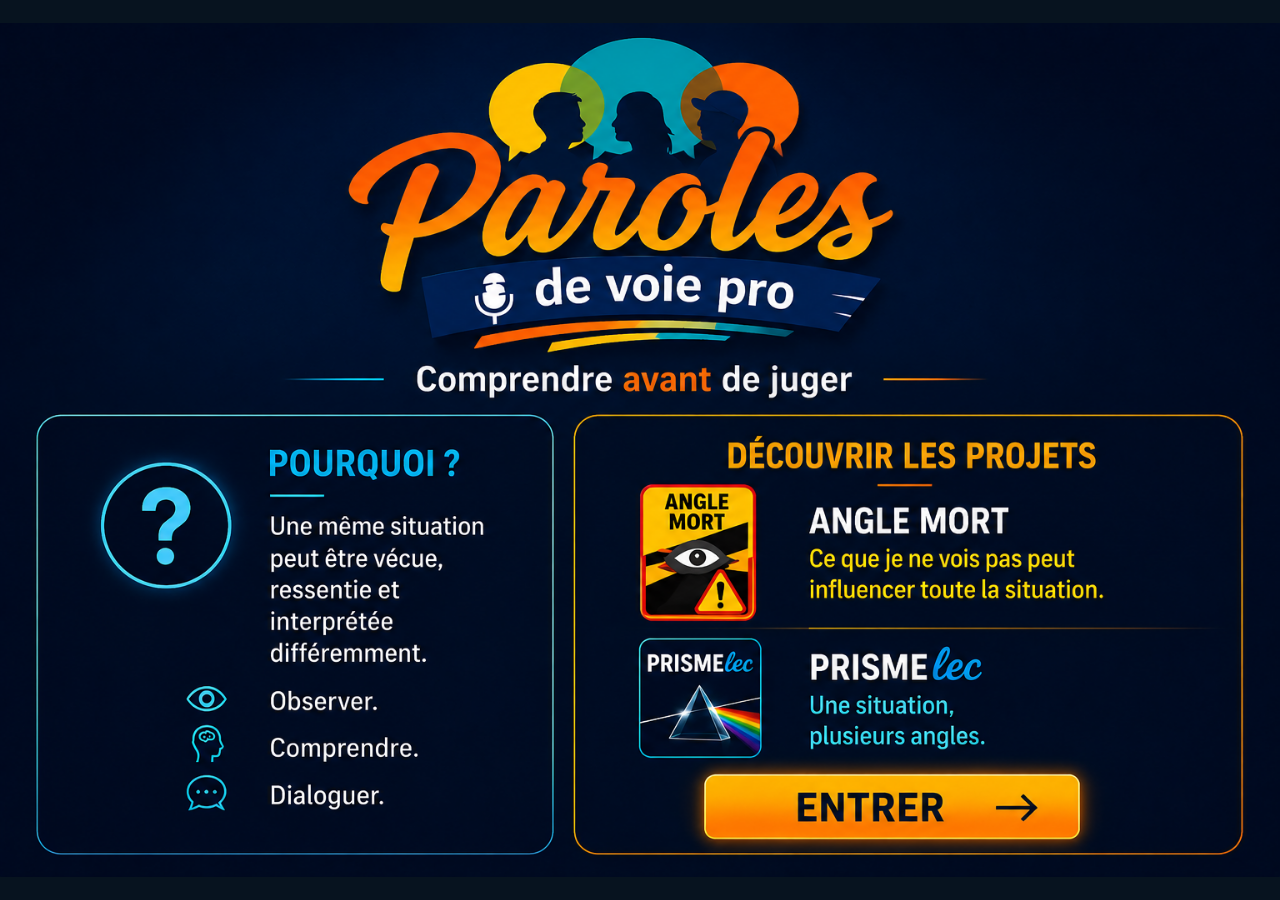
==== commit 07f0cbc6: "Refactor intro section with anchor tag wrapping" ====
--- a/index.html
+++ b/index.html
@@ -59,9 +59,9 @@
 </head>
 
 <body>
-  <main class="intro">
-    <img src="images/intro-accueil.png" alt="Page d’introduction Paroles de Voie Pro">
-    <a class="enter-link" href="projets.html">Entrer</a>
+  <a class="intro" href="projets.html" aria-label="Entrer dans le site">
+  <img src="images/intro-accueil.png" alt="Page d’introduction Paroles de Voie Pro">
+</a>
   </main>
 </body>
 </html>
--- a/css/style.css
+++ b/css/style.css
@@ -659,4 +659,73 @@
   .logo-pvp {
     width: min(360px, 78vw);
   }
-}
+.navcard{
+  position:relative;
+  overflow:hidden;
+  border-radius:16px;
+  padding-left:26px;
+  border:1px solid rgba(255,255,255,.18);
+  transition:transform .22s ease, box-shadow .22s ease, border-color .22s ease;
+}
+
+.navcard::before{
+  content:"";
+  position:absolute;
+  left:0;
+  top:0;
+  bottom:0;
+  width:12px;
+  background:var(--nav-color);
+}
+
+.navcard::after{
+  content:"";
+  position:absolute;
+  inset:0;
+  opacity:.20;
+  pointer-events:none;
+  background:linear-gradient(135deg, var(--nav-glow), transparent 65%);
+}
+
+.navcard:hover{
+  transform:translateY(-4px) scale(1.015);
+  box-shadow:0 18px 36px rgba(0,0,0,.42);
+  border-color:var(--nav-color);
+}
+
+.nav-green{
+  --nav-color:#22c55e;
+  --nav-glow:rgba(34,197,94,.65);
+  background:linear-gradient(135deg, rgba(34,197,94,.24), rgba(15,23,42,.96));
+}
+
+.nav-blue{
+  --nav-color:#38bdf8;
+  --nav-glow:rgba(56,189,248,.70);
+  background:linear-gradient(135deg, rgba(56,189,248,.26), rgba(15,23,42,.96));
+}
+
+.nav-purple{
+  --nav-color:#a855f7;
+  --nav-glow:rgba(168,85,247,.70);
+  background:linear-gradient(135deg, rgba(168,85,247,.26), rgba(15,23,42,.96));
+}
+
+.nav-orange{
+  --nav-color:#f97316;
+  --nav-glow:rgba(249,115,22,.72);
+  background:linear-gradient(135deg, rgba(249,115,22,.30), rgba(15,23,42,.96));
+}
+
+.nav-cyan{
+  --nav-color:#22d3ee;
+  --nav-glow:rgba(34,211,238,.70);
+  background:linear-gradient(135deg, rgba(34,211,238,.26), rgba(15,23,42,.96));
+}
+
+.nav-red{
+  --nav-color:#ef4444;
+  --nav-glow:rgba(239,68,68,.72);
+  background:linear-gradient(135deg, rgba(239,68,68,.30), rgba(15,23,42,.96));
+}
+}
